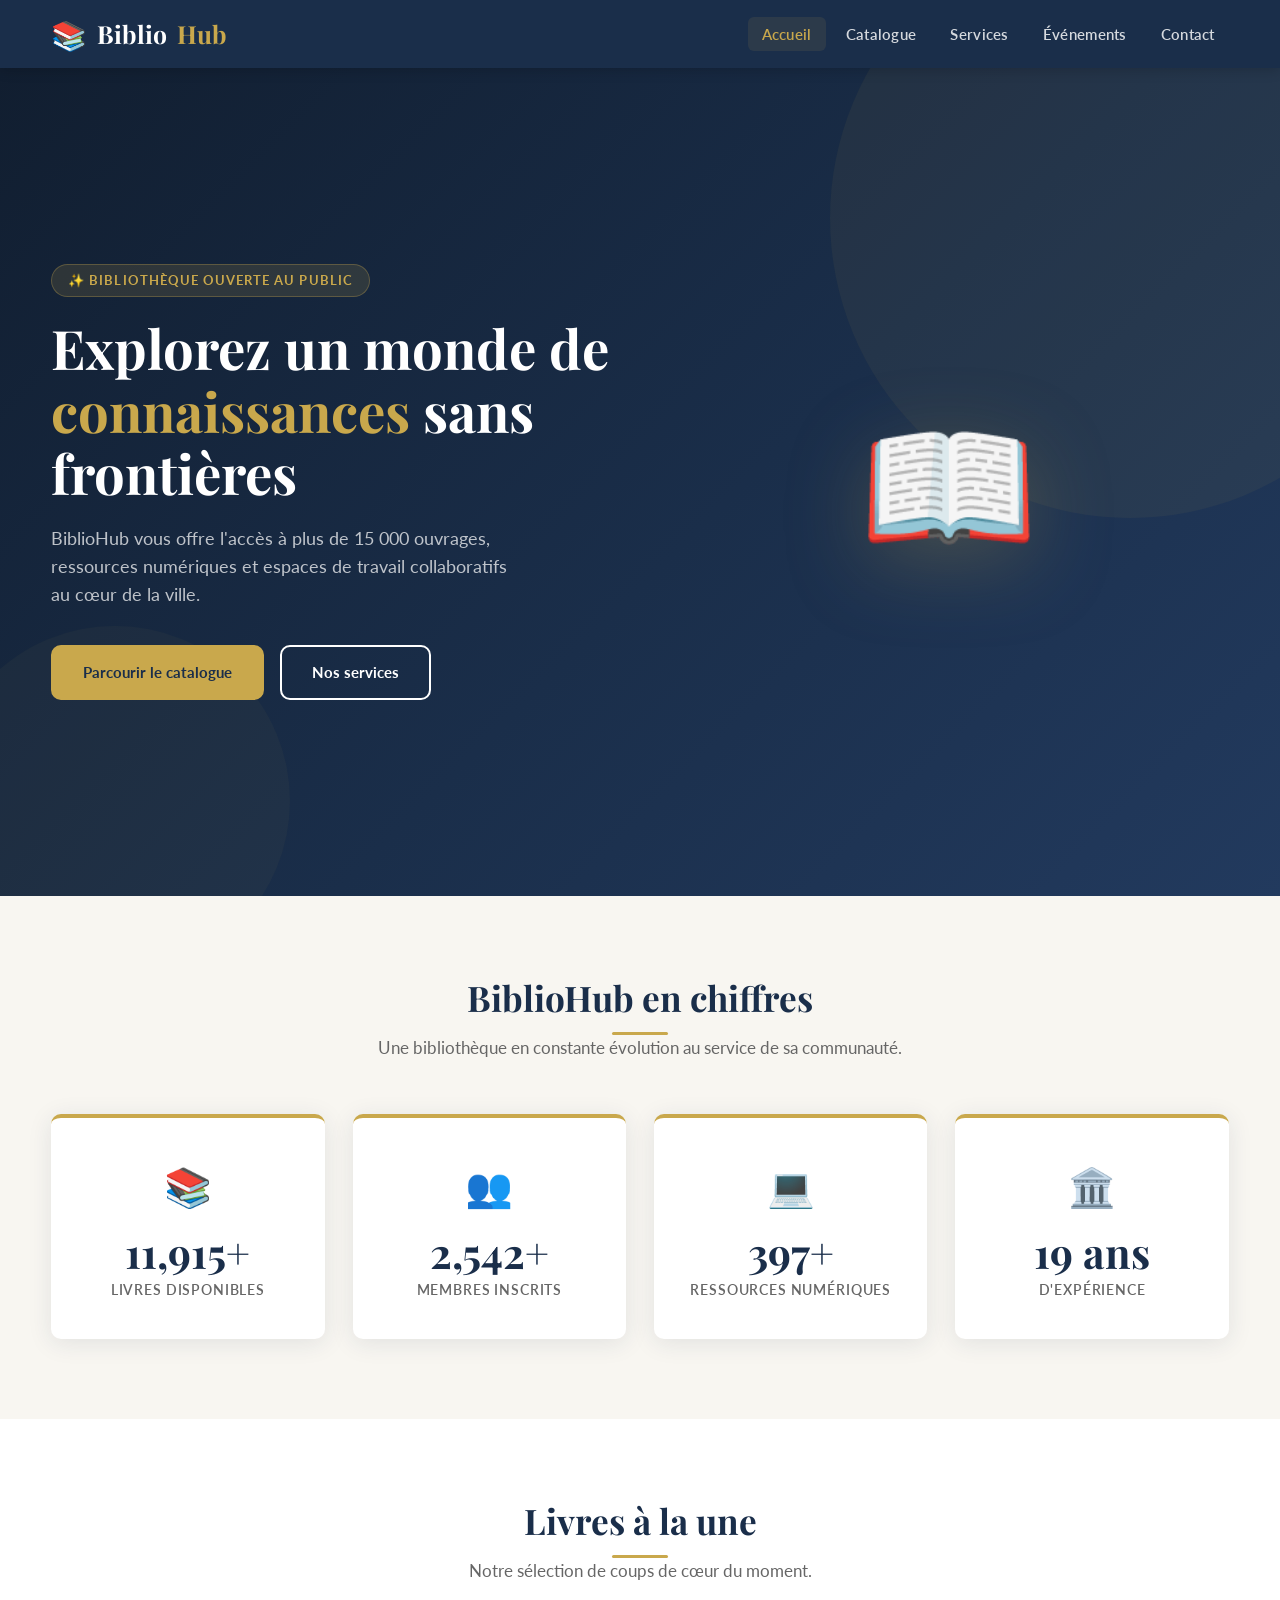
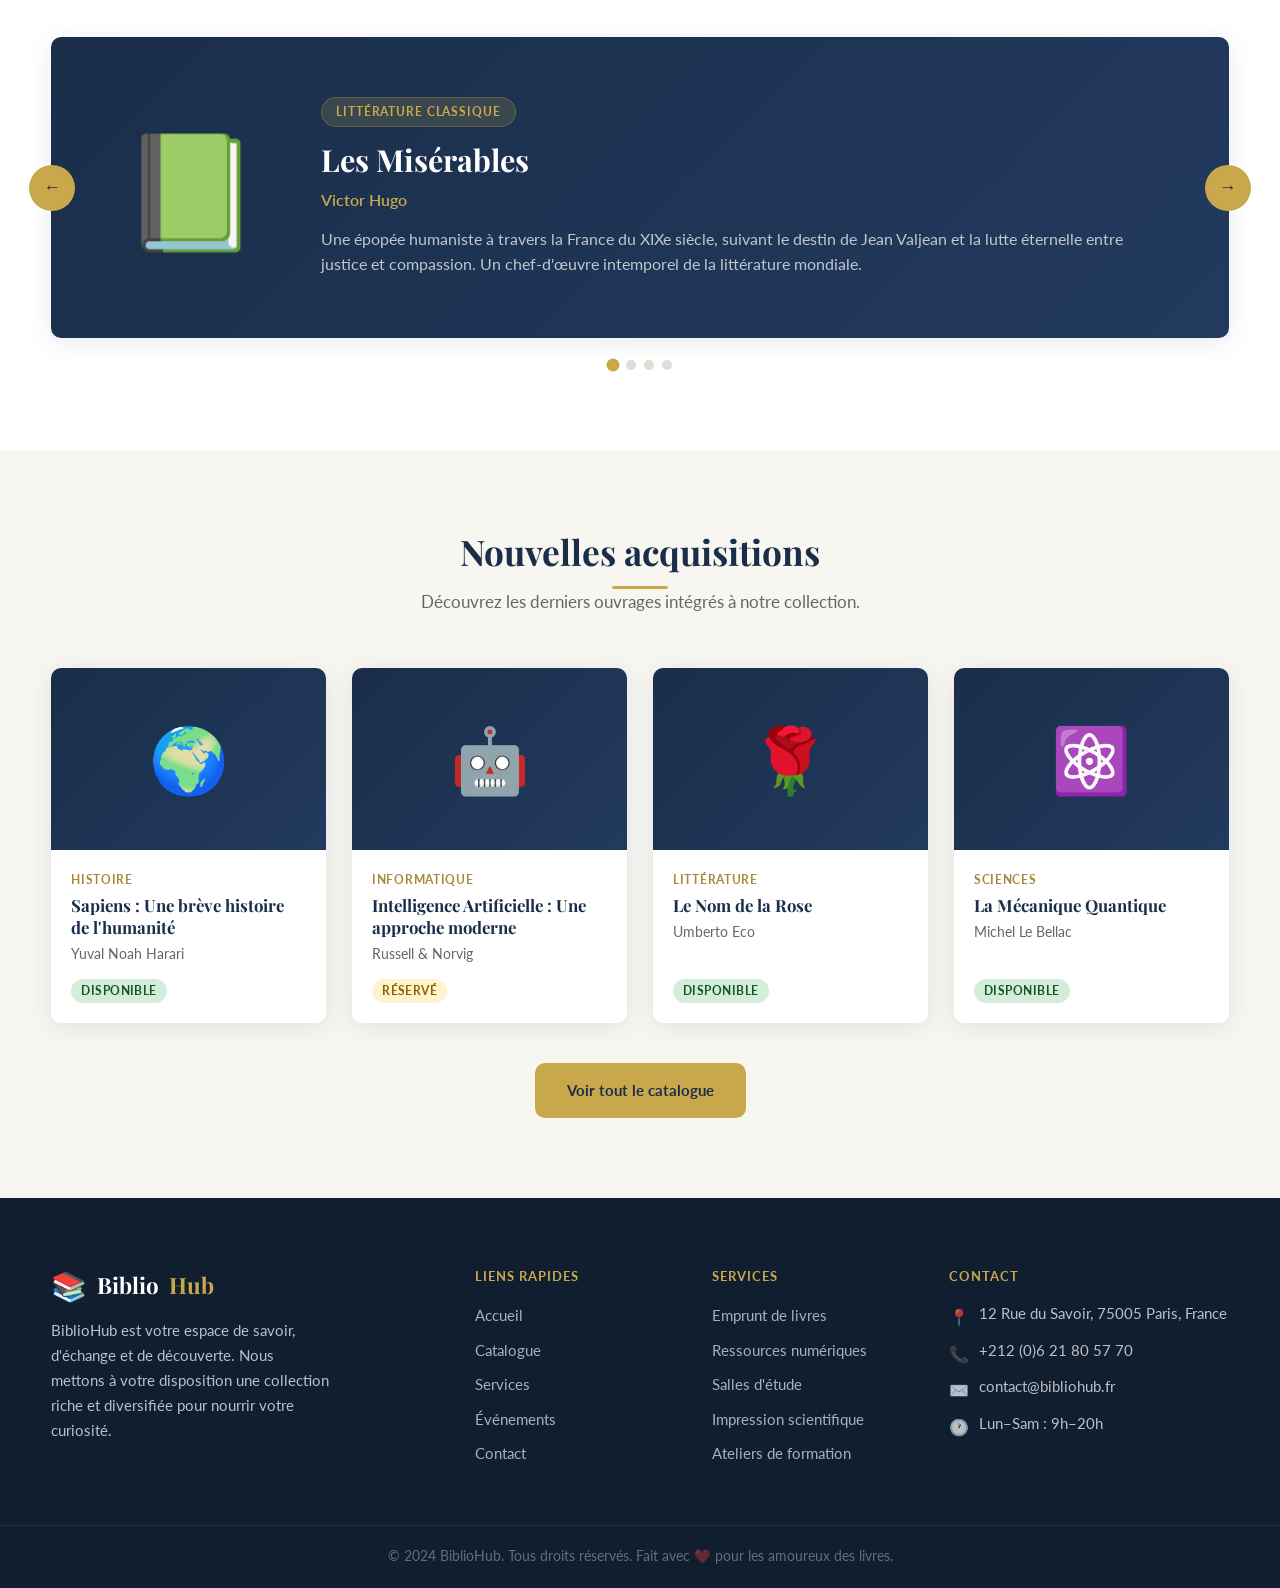
==== index.html @ 52e6e4af "num" ====
<!DOCTYPE html>
<html lang="fr">
<head>
  <meta charset="UTF-8" />
  <meta name="viewport" content="width=device-width, initial-scale=1.0" />
  <title>BiblioHub — Votre Bibliothèque Moderne</title>
  <link rel="preconnect" href="https://fonts.googleapis.com" />
  <link rel="preconnect" href="https://fonts.gstatic.com" crossorigin />
  <link href="https://fonts.googleapis.com/css2?family=Playfair+Display:wght@400;600;700&family=Lato:wght@300;400;600;700&display=swap" rel="stylesheet" />
  <link rel="stylesheet" href="css/style.css" />
</head>
<body>

  <!-- ══════════════════════════════════════════
       NAVBAR (shared across all pages)
  ══════════════════════════════════════════ -->
  <nav class="navbar" role="navigation" aria-label="Navigation principale">
    <div class="nav-container">

      <!-- Logo -->
      <a href="index.html" class="nav-logo" aria-label="BiblioHub — Accueil">
        <span class="logo-icon">📚</span>
        Biblio<span>Hub</span>
      </a>

      <!-- Hamburger (mobile) -->
      <button class="hamburger" id="hamburger" aria-label="Ouvrir le menu" aria-expanded="false">
        <span></span>
        <span></span>
        <span></span>
      </button>

      <!-- Navigation links -->
      <ul class="nav-links" id="navLinks" role="list">
        <li><a href="index.html">Accueil</a></li>
        <li><a href="catalogue.html">Catalogue</a></li>
        <li><a href="services.html">Services</a></li>
        <li><a href="evenements.html">Événements</a></li>
        <li><a href="contact.html">Contact</a></li>
      </ul>
    </div>
  </nav>

  <!-- ══════════════════════════════════════════
       HERO SECTION
  ══════════════════════════════════════════ -->
  <section class="hero" aria-label="Section principale">
    <div class="hero-inner">

      <!-- Text content -->
      <div class="hero-content">
        <div class="hero-tag">✨ Bibliothèque ouverte au public</div>
        <h1>Explorez un monde de <span>connaissances</span> sans frontières</h1>
        <p>BiblioHub vous offre l'accès à plus de 15 000 ouvrages, ressources numériques et espaces de travail collaboratifs au cœur de la ville.</p>
        <div class="hero-cta">
          <a href="catalogue.html" class="btn btn-primary">Parcourir le catalogue</a>
          <a href="services.html" class="btn btn-outline">Nos services</a>
        </div>
      </div>

      <!-- Floating book emoji illustration -->
      <div class="hero-visual" aria-hidden="true">
        <div class="book-float">📖</div>
      </div>

    </div>
  </section>

  <!-- ══════════════════════════════════════════
       STATS SECTION — count-up on scroll
  ══════════════════════════════════════════ -->
  <section class="stats section" aria-label="Chiffres clés">
    <div class="container">
      <div class="section-header">
        <h2>BiblioHub en chiffres</h2>
        <div class="gold-line"></div>
        <p>Une bibliothèque en constante évolution au service de sa communauté.</p>
      </div>

      <div class="stats-grid">

        <div class="stat-card">
          <div class="stat-icon">📚</div>
          <!-- data-count triggers count-up animation in JS -->
          <div class="stat-number"
               data-count="15000"
               data-suffix="+">0</div>
          <div class="stat-label">Livres disponibles</div>
        </div>

        <div class="stat-card">
          <div class="stat-icon">👥</div>
          <div class="stat-number"
               data-count="3200"
               data-suffix="+">0</div>
          <div class="stat-label">Membres inscrits</div>
        </div>

        <div class="stat-card">
          <div class="stat-icon">💻</div>
          <div class="stat-number"
               data-count="500"
               data-suffix="+">0</div>
          <div class="stat-label">Ressources numériques</div>
        </div>

        <div class="stat-card">
          <div class="stat-icon">🏛️</div>
          <div class="stat-number"
               data-count="25"
               data-suffix=" ans">0</div>
          <div class="stat-label">D'expérience</div>
        </div>

      </div>
    </div>
  </section>

  <!-- ══════════════════════════════════════════
       FEATURED BOOKS SLIDER
  ══════════════════════════════════════════ -->
  <section class="slider-section section" aria-label="Livres à la une">
    <div class="container">
      <div class="section-header">
        <h2>Livres à la une</h2>
        <div class="gold-line"></div>
        <p>Notre sélection de coups de cœur du moment.</p>
      </div>

      <div class="slider-wrapper">

        <!-- Prev button -->
        <button class="slider-btn prev" id="sliderPrev" aria-label="Slide précédente">&#8592;</button>

        <div class="slider" role="region" aria-label="Carrousel de livres">
          <div class="slider-track" id="sliderTrack">

            <!-- Slide 1 -->
            <div class="slide">
              <div class="slide-emoji" aria-hidden="true">📗</div>
              <div class="slide-content">
                <div class="slide-category">Littérature classique</div>
                <h3>Les Misérables</h3>
                <div class="slide-author">Victor Hugo</div>
                <p class="slide-desc">Une épopée humaniste à travers la France du XIXe siècle, suivant le destin de Jean Valjean et la lutte éternelle entre justice et compassion. Un chef-d'œuvre intemporel de la littérature mondiale.</p>
              </div>
            </div>

            <!-- Slide 2 -->
            <div class="slide">
              <div class="slide-emoji" aria-hidden="true">🔬</div>
              <div class="slide-content">
                <div class="slide-category">Sciences</div>
                <h3>Une brève histoire du temps</h3>
                <div class="slide-author">Stephen Hawking</div>
                <p class="slide-desc">De la grande explosion aux trous noirs, Hawking explore les mystères de l'univers avec une clarté remarquable. Un voyage scientifique fascinant accessible à tous les lecteurs curieux.</p>
              </div>
            </div>

            <!-- Slide 3 -->
            <div class="slide">
              <div class="slide-emoji" aria-hidden="true">🧠</div>
              <div class="slide-content">
                <div class="slide-category">Philosophie</div>
                <h3>Le Monde de Sophie</h3>
                <div class="slide-author">Jostein Gaarder</div>
                <p class="slide-desc">À travers les aventures de Sophie, ce roman initiatique retrace l'histoire de la philosophie occidentale de manière vivante et accessible. Un voyage intellectuel exceptionnel.</p>
              </div>
            </div>

            <!-- Slide 4 -->
            <div class="slide">
              <div class="slide-emoji" aria-hidden="true">💻</div>
              <div class="slide-content">
                <div class="slide-category">Informatique</div>
                <h3>Clean Code</h3>
                <div class="slide-author">Robert C. Martin</div>
                <p class="slide-desc">Un guide indispensable pour tout développeur souhaitant écrire du code propre, lisible et maintenable. Les principes exposés transforment définitivement votre façon de programmer.</p>
              </div>
            </div>

          </div><!-- /slider-track -->
        </div><!-- /slider -->

        <!-- Next button -->
        <button class="slider-btn next" id="sliderNext" aria-label="Slide suivante">&#8594;</button>

      </div><!-- /slider-wrapper -->

      <!-- Dot indicators -->
      <div class="slider-dots" id="sliderDots" role="tablist" aria-label="Navigation des slides"></div>

    </div>
  </section>

  <!-- ══════════════════════════════════════════
       NEW ARRIVALS — book cards grid
  ══════════════════════════════════════════ -->
  <section class="arrivals section" aria-label="Nouvelles acquisitions">
    <div class="container">
      <div class="section-header">
        <h2>Nouvelles acquisitions</h2>
        <div class="gold-line"></div>
        <p>Découvrez les derniers ouvrages intégrés à notre collection.</p>
      </div>

      <div class="books-grid">

        <!-- Book card 1 -->
        <article class="book-card">
          <div class="book-cover" aria-hidden="true">🌍</div>
          <div class="book-body">
            <div class="book-category">Histoire</div>
            <h3 class="book-title">Sapiens : Une brève histoire de l'humanité</h3>
            <p class="book-author">Yuval Noah Harari</p>
            <div class="book-footer">
              <span class="badge badge-available">Disponible</span>
            </div>
          </div>
        </article>

        <!-- Book card 2 -->
        <article class="book-card">
          <div class="book-cover" aria-hidden="true">🤖</div>
          <div class="book-body">
            <div class="book-category">Informatique</div>
            <h3 class="book-title">Intelligence Artificielle : Une approche moderne</h3>
            <p class="book-author">Russell & Norvig</p>
            <div class="book-footer">
              <span class="badge badge-reserved">Réservé</span>
            </div>
          </div>
        </article>

        <!-- Book card 3 -->
        <article class="book-card">
          <div class="book-cover" aria-hidden="true">🌹</div>
          <div class="book-body">
            <div class="book-category">Littérature</div>
            <h3 class="book-title">Le Nom de la Rose</h3>
            <p class="book-author">Umberto Eco</p>
            <div class="book-footer">
              <span class="badge badge-available">Disponible</span>
            </div>
          </div>
        </article>

        <!-- Book card 4 -->
        <article class="book-card">
          <div class="book-cover" aria-hidden="true">⚛️</div>
          <div class="book-body">
            <div class="book-category">Sciences</div>
            <h3 class="book-title">La Mécanique Quantique</h3>
            <p class="book-author">Michel Le Bellac</p>
            <div class="book-footer">
              <span class="badge badge-available">Disponible</span>
            </div>
          </div>
        </article>

      </div><!-- /books-grid -->

      <div style="text-align:center; margin-top:40px;">
        <a href="catalogue.html" class="btn btn-primary">Voir tout le catalogue</a>
      </div>
    </div>
  </section>

  <!-- ══════════════════════════════════════════
       FOOTER (shared across all pages)
  ══════════════════════════════════════════ -->
  <footer class="footer" role="contentinfo">
    <div class="container">
      <div class="footer-grid">

        <!-- Column 1: Brand -->
        <div class="footer-brand">
          <div class="nav-logo" style="margin-bottom:14px;">
            <span class="logo-icon">📚</span> Biblio<span>Hub</span>
          </div>
          <p>BiblioHub est votre espace de savoir, d'échange et de découverte. Nous mettons à votre disposition une collection riche et diversifiée pour nourrir votre curiosité.</p>
        </div>

        <!-- Column 2: Quick links -->
        <div>
          <h4>Liens rapides</h4>
          <ul>
            <li><a href="index.html">Accueil</a></li>
            <li><a href="catalogue.html">Catalogue</a></li>
            <li><a href="services.html">Services</a></li>
            <li><a href="evenements.html">Événements</a></li>
            <li><a href="contact.html">Contact</a></li>
          </ul>
        </div>

        <!-- Column 3: Services -->
        <div>
          <h4>Services</h4>
          <ul>
            <li><a href="services.html">Emprunt de livres</a></li>
            <li><a href="services.html">Ressources numériques</a></li>
            <li><a href="services.html">Salles d'étude</a></li>
            <li><a href="services.html">Impression scientifique</a></li>
            <li><a href="services.html">Ateliers de formation</a></li>
          </ul>
        </div>

        <!-- Column 4: Contact info -->
        <div>
          <h4>Contact</h4>
          <ul class="footer-contact">
            <li>
              <span class="icon">📍</span>
              <span>12 Rue du Savoir, 75005 Paris, France</span>
            </li>
            <li>
              <span class="icon">📞</span>
              <span>+212 (0)6 21 80 57 70</span>
            </li>
            <li>
              <span class="icon">✉️</span>
              <span>contact@bibliohub.fr</span>
            </li>
            <li>
              <span class="icon">🕐</span>
              <span>Lun–Sam : 9h–20h</span>
            </li>
          </ul>
        </div>

      </div><!-- /footer-grid -->
    </div>

    <div class="footer-bottom">
      <p>&copy; 2024 BiblioHub. Tous droits réservés. Fait avec ❤️ pour les amoureux des livres.</p>
    </div>
  </footer>

  <!-- Scroll-to-top button -->
  <button id="scrollTop" aria-label="Retour en haut">&#8679;</button>

  <script src="js/main.js"></script>
</body>
</html>
---- css/style.css ----
/* ============================================================
   BiblioHub — Main Stylesheet
   Color scheme: Dark Blue #1a2e4a | Gold #c9a84c | White #fff
   Fonts: Playfair Display (headings) + Lato (body)
   ============================================================ */

/* ── CSS Custom Properties ── */
:root {
  --blue:       #1a2e4a;
  --blue-light: #223a5e;
  --blue-dark:  #111e30;
  --gold:       #c9a84c;
  --gold-light: #e0c06a;
  --gold-dark:  #a8883a;
  --white:      #ffffff;
  --off-white:  #f8f6f1;
  --text:       #2d2d2d;
  --text-light: #666666;
  --border:     #e0ddd5;
  --shadow:     0 4px 24px rgba(26,46,74,0.10);
  --radius:     10px;
  --transition: 0.3s ease;
}

/* ── Reset & Base ── */
*, *::before, *::after { box-sizing: border-box; margin: 0; padding: 0; }

html { scroll-behavior: smooth; font-size: 16px; }

body {
  font-family: 'Lato', sans-serif;
  color: var(--text);
  background: var(--white);
  line-height: 1.6;
}

h1, h2, h3, h4, h5 {
  font-family: 'Playfair Display', serif;
  line-height: 1.25;
}

a { text-decoration: none; color: inherit; }
ul { list-style: none; }
img { max-width: 100%; display: block; }

/* ── Utility ── */
.container {
  width: 92%;
  max-width: 1200px;
  margin: 0 auto;
}

.section { padding: 80px 0; }

.section-header {
  text-align: center;
  margin-bottom: 52px;
}

.section-header h2 {
  font-size: 2.2rem;
  color: var(--blue);
  margin-bottom: 10px;
}

.section-header p {
  color: var(--text-light);
  font-size: 1.05rem;
  max-width: 560px;
  margin: 0 auto;
}

.gold-line {
  width: 56px;
  height: 3px;
  background: var(--gold);
  margin: 12px auto 0;
  border-radius: 2px;
}

.badge {
  display: inline-block;
  padding: 3px 10px;
  border-radius: 20px;
  font-size: 0.72rem;
  font-weight: 700;
  letter-spacing: 0.04em;
  text-transform: uppercase;
}

.badge-available  { background: #d4edda; color: #155724; }
.badge-reserved   { background: #fff3cd; color: #856404; }
.badge-unavailable{ background: #f8d7da; color: #721c24; }

/* ── Buttons ── */
.btn {
  display: inline-block;
  padding: 13px 30px;
  border-radius: var(--radius);
  font-family: 'Lato', sans-serif;
  font-size: 0.95rem;
  font-weight: 700;
  cursor: pointer;
  border: 2px solid transparent;
  transition: all var(--transition);
}

.btn-primary {
  background: var(--gold);
  color: var(--blue);
  border-color: var(--gold);
}
.btn-primary:hover {
  background: var(--gold-dark);
  border-color: var(--gold-dark);
  transform: translateY(-2px);
  box-shadow: 0 6px 20px rgba(201,168,76,0.35);
}

.btn-outline {
  background: transparent;
  color: var(--white);
  border-color: var(--white);
}
.btn-outline:hover {
  background: var(--white);
  color: var(--blue);
  transform: translateY(-2px);
}

/* ============================================================
   NAVBAR
   ============================================================ */
.navbar {
  position: sticky;
  top: 0;
  z-index: 1000;
  background: var(--blue);
  box-shadow: 0 2px 12px rgba(0,0,0,0.18);
}

.nav-container {
  display: flex;
  align-items: center;
  justify-content: space-between;
  height: 68px;
  width: 92%;
  max-width: 1200px;
  margin: 0 auto;
}

/* Logo */
.nav-logo {
  display: flex;
  align-items: center;
  gap: 10px;
  font-family: 'Playfair Display', serif;
  font-size: 1.55rem;
  font-weight: 700;
  color: var(--white);
}

.nav-logo .logo-icon {
  font-size: 1.8rem;
  line-height: 1;
}

.nav-logo span { color: var(--gold); }

/* Nav links */
.nav-links {
  display: flex;
  align-items: center;
  gap: 6px;
}

.nav-links a {
  padding: 8px 14px;
  border-radius: 6px;
  font-size: 0.93rem;
  font-weight: 600;
  color: rgba(255,255,255,0.82);
  transition: all var(--transition);
  letter-spacing: 0.02em;
}

.nav-links a:hover,
.nav-links a.active {
  color: var(--gold);
  background: rgba(201,168,76,0.10);
}

/* Hamburger */
.hamburger {
  display: none;
  flex-direction: column;
  gap: 5px;
  cursor: pointer;
  padding: 4px;
  background: none;
  border: none;
  z-index: 1100;
}

.hamburger span {
  display: block;
  width: 26px;
  height: 2px;
  background: var(--white);
  border-radius: 2px;
  transition: all var(--transition);
}

/* Hamburger open state */
.hamburger.open span:nth-child(1) { transform: translateY(7px) rotate(45deg); }
.hamburger.open span:nth-child(2) { opacity: 0; }
.hamburger.open span:nth-child(3) { transform: translateY(-7px) rotate(-45deg); }

/* ============================================================
   PAGE HEADER BANNER (inner pages)
   ============================================================ */
.page-header {
  background: linear-gradient(135deg, var(--blue) 60%, var(--blue-light) 100%);
  padding: 70px 0 60px;
  text-align: center;
  position: relative;
  overflow: hidden;
}

.page-header::before {
  content: '';
  position: absolute;
  inset: 0;
  background: url("data:image/svg+xml,%3Csvg width='60' height='60' viewBox='0 0 60 60' xmlns='http://www.w3.org/2000/svg'%3E%3Cg fill='none' fill-rule='evenodd'%3E%3Cg fill='%23c9a84c' fill-opacity='0.04'%3E%3Cpath d='M36 34v-4h-2v4h-4v2h4v4h2v-4h4v-2h-4zm0-30V0h-2v4h-4v2h4v4h2V6h4V4h-4zM6 34v-4H4v4H0v2h4v4h2v-4h4v-2H6zM6 4V0H4v4H0v2h4v4h2V6h4V4H6z'/%3E%3C/g%3E%3C/g%3E%3C/svg%3E");
}

.page-header h1 {
  font-size: 2.6rem;
  color: var(--white);
  position: relative;
}

.page-header p {
  color: rgba(255,255,255,0.70);
  margin-top: 10px;
  font-size: 1.05rem;
  position: relative;
}

.page-header .gold-line { margin: 14px auto 0; }

/* ============================================================
   HERO SECTION
   ============================================================ */
.hero {
  background: linear-gradient(135deg, var(--blue-dark) 0%, var(--blue) 55%, var(--blue-light) 100%);
  min-height: 92vh;
  display: flex;
  align-items: center;
  position: relative;
  overflow: hidden;
}

.hero::before {
  content: '';
  position: absolute;
  width: 600px;
  height: 600px;
  border-radius: 50%;
  background: rgba(201,168,76,0.06);
  top: -150px;
  right: -150px;
}

.hero::after {
  content: '';
  position: absolute;
  width: 350px;
  height: 350px;
  border-radius: 50%;
  background: rgba(201,168,76,0.04);
  bottom: -80px;
  left: -60px;
}

.hero-inner {
  display: grid;
  grid-template-columns: 1fr 1fr;
  align-items: center;
  gap: 60px;
  width: 92%;
  max-width: 1200px;
  margin: 0 auto;
  padding: 80px 0;
  position: relative;
  z-index: 1;
}

.hero-tag {
  display: inline-block;
  background: rgba(201,168,76,0.15);
  color: var(--gold);
  border: 1px solid rgba(201,168,76,0.30);
  padding: 5px 16px;
  border-radius: 20px;
  font-size: 0.82rem;
  font-weight: 700;
  letter-spacing: 0.08em;
  text-transform: uppercase;
  margin-bottom: 20px;
}

.hero-content h1 {
  font-size: 3.4rem;
  color: var(--white);
  margin-bottom: 20px;
  line-height: 1.15;
}

.hero-content h1 span { color: var(--gold); }

.hero-content p {
  color: rgba(255,255,255,0.72);
  font-size: 1.1rem;
  margin-bottom: 36px;
  max-width: 460px;
}

.hero-cta { display: flex; gap: 16px; flex-wrap: wrap; }

/* Floating book illustration */
.hero-visual {
  display: flex;
  justify-content: center;
  align-items: center;
}

.book-float {
  font-size: 9rem;
  animation: float 3.5s ease-in-out infinite;
  filter: drop-shadow(0 20px 40px rgba(201,168,76,0.25));
  line-height: 1;
}

@keyframes float {
  0%, 100% { transform: translateY(0) rotate(-3deg); }
  50%       { transform: translateY(-22px) rotate(3deg); }
}

/* ============================================================
   STATS SECTION
   ============================================================ */
.stats { background: var(--off-white); }

.stats-grid {
  display: grid;
  grid-template-columns: repeat(4, 1fr);
  gap: 28px;
}

.stat-card {
  background: var(--white);
  border-radius: var(--radius);
  padding: 38px 24px;
  text-align: center;
  box-shadow: var(--shadow);
  transition: transform var(--transition);
  border-top: 4px solid var(--gold);
}

.stat-card:hover { transform: translateY(-6px); }

.stat-icon { font-size: 2.4rem; margin-bottom: 14px; }

.stat-number {
  font-family: 'Playfair Display', serif;
  font-size: 2.6rem;
  font-weight: 700;
  color: var(--blue);
  line-height: 1;
}

.stat-label {
  color: var(--text-light);
  font-size: 0.88rem;
  margin-top: 6px;
  text-transform: uppercase;
  letter-spacing: 0.06em;
  font-weight: 600;
}

/* ============================================================
   BOOK SLIDER / CAROUSEL
   ============================================================ */
.slider-section { background: var(--white); }

.slider-wrapper { position: relative; }

.slider {
  overflow: hidden;
  border-radius: var(--radius);
  box-shadow: var(--shadow);
}

.slider-track {
  display: flex;
  transition: transform 0.55s cubic-bezier(0.4, 0, 0.2, 1);
}

.slide {
  min-width: 100%;
  background: linear-gradient(135deg, var(--blue) 0%, var(--blue-light) 100%);
  display: flex;
  align-items: center;
  gap: 60px;
  padding: 60px 70px;
  color: var(--white);
}

.slide-emoji { font-size: 7rem; flex-shrink: 0; }

.slide-content { flex: 1; }

.slide-category {
  display: inline-block;
  background: rgba(201,168,76,0.18);
  color: var(--gold);
  border: 1px solid rgba(201,168,76,0.30);
  padding: 4px 14px;
  border-radius: 16px;
  font-size: 0.78rem;
  font-weight: 700;
  text-transform: uppercase;
  letter-spacing: 0.07em;
  margin-bottom: 14px;
}

.slide-content h3 {
  font-size: 1.9rem;
  margin-bottom: 8px;
}

.slide-author { color: var(--gold); font-weight: 600; margin-bottom: 14px; }

.slide-desc { color: rgba(255,255,255,0.72); font-size: 0.97rem; line-height: 1.65; }

/* Slider controls */
.slider-btn {
  position: absolute;
  top: 50%;
  transform: translateY(-50%);
  background: var(--gold);
  color: var(--blue);
  border: none;
  width: 46px;
  height: 46px;
  border-radius: 50%;
  font-size: 1.1rem;
  font-weight: 700;
  cursor: pointer;
  transition: all var(--transition);
  z-index: 10;
  display: flex;
  align-items: center;
  justify-content: center;
}

.slider-btn:hover { background: var(--gold-dark); transform: translateY(-50%) scale(1.08); }
.slider-btn.prev { left: -22px; }
.slider-btn.next { right: -22px; }

.slider-dots {
  display: flex;
  justify-content: center;
  gap: 8px;
  margin-top: 22px;
}

.dot {
  width: 10px;
  height: 10px;
  border-radius: 50%;
  background: var(--border);
  cursor: pointer;
  transition: all var(--transition);
  border: none;
}

.dot.active { background: var(--gold); transform: scale(1.3); }

/* ============================================================
   NEW ARRIVALS (Book Cards)
   ============================================================ */
.arrivals { background: var(--off-white); }

.books-grid {
  display: grid;
  grid-template-columns: repeat(4, 1fr);
  gap: 26px;
}

.book-card {
  background: var(--white);
  border-radius: var(--radius);
  overflow: hidden;
  box-shadow: var(--shadow);
  transition: all var(--transition);
  display: flex;
  flex-direction: column;
}

.book-card:hover {
  transform: translateY(-7px);
  box-shadow: 0 12px 36px rgba(26,46,74,0.15);
}

.book-cover {
  background: linear-gradient(135deg, var(--blue) 0%, var(--blue-light) 100%);
  padding: 40px 0;
  text-align: center;
  font-size: 4rem;
  position: relative;
}

.book-body { padding: 20px; flex: 1; display: flex; flex-direction: column; }

.book-category {
  font-size: 0.73rem;
  font-weight: 700;
  color: var(--gold-dark);
  text-transform: uppercase;
  letter-spacing: 0.06em;
  margin-bottom: 6px;
}

.book-title {
  font-family: 'Playfair Display', serif;
  font-size: 1.05rem;
  color: var(--blue);
  margin-bottom: 4px;
  line-height: 1.3;
}

.book-author { color: var(--text-light); font-size: 0.87rem; margin-bottom: 14px; }

.book-footer {
  display: flex;
  align-items: center;
  justify-content: space-between;
  margin-top: auto;
  flex-wrap: wrap;
  gap: 6px;
}

/* ============================================================
   FOOTER
   ============================================================ */
.footer {
  background: var(--blue-dark);
  color: rgba(255,255,255,0.72);
  padding: 70px 0 0;
}

.footer-grid {
  display: grid;
  grid-template-columns: 2fr 1fr 1fr 1.5fr;
  gap: 50px;
  padding-bottom: 50px;
}

.footer-brand .nav-logo { font-size: 1.4rem; margin-bottom: 14px; }

.footer-brand p { font-size: 0.92rem; line-height: 1.7; max-width: 280px; }

.footer h4 {
  font-family: 'Lato', sans-serif;
  font-size: 0.82rem;
  font-weight: 700;
  color: var(--gold);
  text-transform: uppercase;
  letter-spacing: 0.08em;
  margin-bottom: 18px;
}

.footer ul li { margin-bottom: 9px; }

.footer ul li a {
  color: rgba(255,255,255,0.65);
  font-size: 0.92rem;
  transition: color var(--transition);
}

.footer ul li a:hover { color: var(--gold); }

.footer-contact li {
  display: flex;
  gap: 10px;
  font-size: 0.92rem;
  margin-bottom: 10px;
}

.footer-contact .icon { font-size: 1rem; flex-shrink: 0; margin-top: 2px; }

.footer-bottom {
  border-top: 1px solid rgba(255,255,255,0.08);
  padding: 20px 0;
  text-align: center;
  font-size: 0.85rem;
  color: rgba(255,255,255,0.35);
}

/* ============================================================
   SCROLL-TO-TOP BUTTON
   ============================================================ */
#scrollTop {
  position: fixed;
  bottom: 30px;
  right: 30px;
  background: var(--gold);
  color: var(--blue);
  border: none;
  width: 46px;
  height: 46px;
  border-radius: 50%;
  font-size: 1.1rem;
  cursor: pointer;
  box-shadow: 0 4px 16px rgba(201,168,76,0.40);
  transition: all var(--transition);
  opacity: 0;
  visibility: hidden;
  z-index: 999;
  display: flex;
  align-items: center;
  justify-content: center;
}

#scrollTop.visible { opacity: 1; visibility: visible; }
#scrollTop:hover { background: var(--gold-dark); transform: translateY(-3px); }

/* ============================================================
   CATALOGUE PAGE
   ============================================================ */
.catalogue-controls {
  display: flex;
  flex-direction: column;
  gap: 24px;
  margin-bottom: 40px;
}

.search-box {
  position: relative;
  max-width: 520px;
}

.search-box input {
  width: 100%;
  padding: 14px 20px 14px 48px;
  border: 2px solid var(--border);
  border-radius: 30px;
  font-family: 'Lato', sans-serif;
  font-size: 0.97rem;
  color: var(--text);
  background: var(--white);
  transition: border-color var(--transition);
  outline: none;
}

.search-box input:focus { border-color: var(--gold); }

.search-icon {
  position: absolute;
  left: 16px;
  top: 50%;
  transform: translateY(-50%);
  font-size: 1.1rem;
  pointer-events: none;
}

.filter-buttons {
  display: flex;
  flex-wrap: wrap;
  gap: 10px;
}

.filter-btn {
  padding: 8px 20px;
  border-radius: 24px;
  border: 2px solid var(--border);
  background: var(--white);
  color: var(--text-light);
  font-family: 'Lato', sans-serif;
  font-size: 0.88rem;
  font-weight: 600;
  cursor: pointer;
  transition: all var(--transition);
}

.filter-btn:hover,
.filter-btn.active {
  background: var(--blue);
  border-color: var(--blue);
  color: var(--white);
}

/* Catalogue grid */
.catalogue-grid {
  display: grid;
  grid-template-columns: repeat(4, 1fr);
  gap: 24px;
}

.no-results {
  grid-column: 1 / -1;
  text-align: center;
  padding: 60px 0;
  color: var(--text-light);
  font-size: 1.05rem;
}

/* ============================================================
   SERVICES PAGE
   ============================================================ */
.services-grid {
  display: grid;
  grid-template-columns: repeat(3, 1fr);
  gap: 28px;
  margin-bottom: 70px;
}

.service-card {
  background: var(--white);
  border-radius: var(--radius);
  
  text-align: center;
  box-shadow: var(--shadow);
  transition: all var(--transition);
  border-bottom: 4px solid transparent;

}

.service-card:hover {
  transform: translateY(-7px);
  border-bottom-color: var(--gold);
  box-shadow: 0 14px 40px rgba(26,46,74,0.12);
}

.service-image img {
  width: 100%;
  height: 200px;
  object-fit: cover; 
  border-top-left-radius: var(--radius);
  border-top-right-radius: var(--radius);
}
.service-content {
  padding: 24px 20px;
  display: flex;
  flex-direction: column;
  gap: 12px;
}
.service-content h3 {
  font-size: 1.2rem;
  color: var(--blue);
}

/* Hours table */
.hours-section { background: var(--off-white); border-radius: var(--radius); padding: 50px; }

.hours-section h2 {
  font-size: 1.9rem;
  color: var(--blue);
  margin-bottom: 24px;
  text-align: center;
}

.hours-table {
  width: 100%;
  border-collapse: collapse;
  font-size: 0.95rem;
}

.hours-table th {
  background: var(--blue);
  color: var(--white);
  padding: 14px 20px;
  text-align: center;
  font-weight: 600;
  font-family: 'Lato', sans-serif;
}

.hours-table th:first-child {
  border-radius: 8px 0 0 0;
  text-align: left;
}
.hours-table th:last-child  { border-radius: 0 8px 0 0; }

.hours-table th:first-child {
  text-align: left;
}

.hours-table td {
  padding: 13px 20px;
  border-bottom: 1px solid var(--border);
  color: var(--text);
  text-align: center;
}
.hours-table td:first-child {
  text-align: left;
}

.hours-table tr:last-child td { border-bottom: none; }

.hours-table tr:nth-child(even) td { background: var(--white); }

.hours-open  { color: #155724; font-weight: 700; }
.hours-closed { color: #721c24; font-weight: 700; }

/* ============================================================
   EVENTS PAGE
   ============================================================ */
.events-grid {
  display: grid;
  grid-template-columns: repeat(3, 1fr);
  gap: 28px;
}

.event-card {
  background: var(--white);
  border-radius: var(--radius);
  overflow: hidden;
  box-shadow: var(--shadow);
  display: flex;
  flex-direction: column;
  transition: all var(--transition);
}

.event-card:hover {
  transform: translateY(-6px);
  box-shadow: 0 14px 40px rgba(26,46,74,0.14);
}

.event-header {
  display: flex;
  align-items: stretch;
}

.event-date {
  background: var(--blue);
  color: var(--white);
  padding: 18px 22px;
  text-align: center;
  display: flex;
  flex-direction: column;
  min-width: 80px;
}

.event-date .day {
  font-family: 'Playfair Display', serif;
  font-size: 2rem;
  font-weight: 700;
  line-height: 1;
}

.event-date .month {
  font-size: 0.75rem;
  font-weight: 700;
  color: var(--gold);
  margin-top: 5px;
}

/* Color variants for event cards */
.event-card:nth-child(2) .event-date { background: #2a5298; }
.event-card:nth-child(3) .event-date { background: #1a6b4a; }
.event-card:nth-child(4) .event-date { background: #7b3fa0; }
.event-card:nth-child(5) .event-date { background: #c0392b; }
.event-card:nth-child(6) .event-date { background: #d35400; }

.event-title-block {
  padding: 16px 20px;
  background: var(--off-white);
  display: flex;
  align-items: center;
  flex: 1;
}

.event-title-block h3 {
  font-size: 1.05rem;
  color: var(--blue);
}

.event-body {
  padding: 20px;
  flex: 1;
  display: flex;
  flex-direction: column;
}

.event-body p { color: var(--text-light); font-size: 0.9rem; line-height: 1.6; flex: 1; }

.event-meta {
  display: flex;
  flex-direction: column;
  gap: 6px;
  margin-top: 16px;
  padding-top: 16px;
  border-top: 1px solid var(--border);
}

.event-meta span {
  font-size: 0.83rem;
  color: var(--text-light);
  display: flex;
  align-items: center;
  gap: 6px;
}

/* ============================================================
   CONTACT PAGE
   ============================================================ */
.contact-layout {
  display: grid;
  grid-template-columns: 1fr 1.6fr;
  gap: 50px;
  align-items: start;
}

.contact-info-card {
  background: var(--blue);
  border-radius: var(--radius);
  padding: 44px 36px;
  color: var(--white);
}

.contact-info-card h2 {
  font-size: 1.7rem;
  margin-bottom: 8px;
}

.contact-info-card > p {
  color: rgba(255,255,255,0.65);
  font-size: 0.93rem;
  margin-bottom: 32px;
  line-height: 1.6;
}

.contact-item {
  display: flex;
  gap: 16px;
  margin-bottom: 24px;
  align-items: flex-start;
}

.contact-item .ci-icon {
  font-size: 1.5rem;
  flex-shrink: 0;
  margin-top: 2px;
}

.contact-item h4 {
  font-family: 'Lato', sans-serif;
  font-size: 0.78rem;
  font-weight: 700;
  color: var(--gold);
  text-transform: uppercase;
  letter-spacing: 0.07em;
  margin-bottom: 4px;
}

.contact-item p { color: rgba(255,255,255,0.78); font-size: 0.92rem; line-height: 1.5; }

.contact-hours {
  margin-top: 28px;
  padding-top: 24px;
  border-top: 1px solid rgba(255,255,255,0.12);
}

.contact-hours h4 {
  font-family: 'Lato', sans-serif;
  font-size: 0.78rem;
  font-weight: 700;
  color: var(--gold);
  text-transform: uppercase;
  letter-spacing: 0.07em;
  margin-bottom: 12px;
}

.contact-hours p { font-size: 0.88rem; color: rgba(255,255,255,0.72); margin-bottom: 5px; }

/* Contact form */
.contact-form-card {
  background: var(--white);
  border-radius: var(--radius);
  padding: 44px 40px;
  box-shadow: var(--shadow);
}

.contact-form-card h2 {
  font-size: 1.7rem;
  color: var(--blue);
  margin-bottom: 8px;
}

.contact-form-card > p {
  color: var(--text-light);
  font-size: 0.93rem;
  margin-bottom: 28px;
}

.form-row {
  display: grid;
  grid-template-columns: 1fr 1fr;
  gap: 20px;
}

.form-group {
  display: flex;
  flex-direction: column;
  gap: 6px;
  margin-bottom: 20px;
}

.form-group label {
  font-size: 0.88rem;
  font-weight: 700;
  color: var(--text);
}

.form-group label span { color: var(--gold-dark); margin-left: 2px; }

.form-group input,
.form-group select,
.form-group textarea {
  padding: 12px 16px;
  border: 2px solid var(--border);
  border-radius: 8px;
  font-family: 'Lato', sans-serif;
  font-size: 0.95rem;
  color: var(--text);
  background: var(--white);
  transition: border-color var(--transition);
  outline: none;
  width: 100%;
}

.form-group input:focus,
.form-group select:focus,
.form-group textarea:focus {
  border-color: var(--gold);
  box-shadow: 0 0 0 3px rgba(201,168,76,0.12);
}

.form-group input.error,
.form-group select.error,
.form-group textarea.error { border-color: #dc3545; }

.form-group textarea { resize: vertical; min-height: 130px; }

.field-error {
  font-size: 0.80rem;
  color: #dc3545;
  margin-top: 3px;
  display: none;
}

.field-error.visible { display: block; }

.form-submit { margin-top: 6px; }

/* Success message */
.success-message {
  background: #d4edda;
  color: #155724;
  border: 1px solid #c3e6cb;
  border-radius: 8px;
  padding: 18px 22px;
  text-align: center;
  font-weight: 600;
  font-size: 0.97rem;
  display: none;
  margin-top: 20px;
}

.success-message.visible { display: block; }

/* ============================================================
   RESPONSIVE BREAKPOINTS
   ============================================================ */

/* ── Tablet (≤ 1024px) ── */
@media (max-width: 1024px) {
  .hero-content h1 { font-size: 2.7rem; }
  .book-float { font-size: 7rem; }
  .stats-grid { grid-template-columns: repeat(2, 1fr); }
  .books-grid { grid-template-columns: repeat(2, 1fr); }
  .catalogue-grid { grid-template-columns: repeat(3, 1fr); }
  .footer-grid { grid-template-columns: 1fr 1fr; gap: 36px; }
  .events-grid { grid-template-columns: repeat(2, 1fr); }
  .services-grid { grid-template-columns: repeat(2, 1fr); }
  .contact-layout { grid-template-columns: 1fr; }
}

/* ── Mobile (≤ 768px) ── */
@media (max-width: 768px) {
  .section { padding: 56px 0; }

  /* Navbar */
  .hamburger { display: flex; }

  .nav-links {
    position: fixed;
    top: 0;
    right: -100%;
    width: 75%;
    max-width: 300px;
    height: 100vh;
    background: var(--blue-dark);
    flex-direction: column;
    align-items: flex-start;
    padding: 90px 30px 40px;
    gap: 4px;
    transition: right var(--transition);
    box-shadow: -4px 0 20px rgba(0,0,0,0.25);
  }

  .nav-links.open { right: 0; }
  .nav-links a { width: 100%; padding: 12px 16px; font-size: 1rem; }

  /* Hero */
  .hero-inner {
    grid-template-columns: 1fr;
    text-align: center;
    gap: 36px;
    padding: 60px 0;
  }

  .hero-content h1 { font-size: 2.1rem; }
  .hero-content p { margin: 0 auto 30px; }
  .hero-cta { justify-content: center; }
  .book-float { font-size: 5.5rem; }

  /* Stats */
  .stats-grid { grid-template-columns: repeat(2, 1fr); }

  /* Slider */
  .slide { flex-direction: column; padding: 40px 30px; gap: 24px; text-align: center; }
  .slide-emoji { font-size: 4.5rem; }
  .slide-content h3 { font-size: 1.5rem; }
  .slider-btn.prev { left: 8px; }
  .slider-btn.next { right: 8px; }

  /* Books */
  .books-grid { grid-template-columns: repeat(2, 1fr); }
  .catalogue-grid { grid-template-columns: repeat(2, 1fr); }

  /* Services */
  .services-grid { grid-template-columns: 1fr; }
  .hours-section { padding: 30px 20px; }

  /* Events */
  .events-grid { grid-template-columns: 1fr; }

  /* Contact */
  .form-row { grid-template-columns: 1fr; }
  .contact-form-card { padding: 30px 22px; }

  /* Footer */
  .footer-grid { grid-template-columns: 1fr; gap: 30px; }

  /* Page header */
  .page-header h1 { font-size: 2rem; }
}

/* ── Small Mobile (≤ 480px) ── */
@media (max-width: 480px) {
  .hero-content h1 { font-size: 1.8rem; }
  .stats-grid { grid-template-columns: 1fr 1fr; }
  .books-grid { grid-template-columns: 1fr; }
  .catalogue-grid { grid-template-columns: 1fr; }
  .section-header h2 { font-size: 1.75rem; }
  .slider-btn { width: 36px; height: 36px; font-size: 0.9rem; }
}
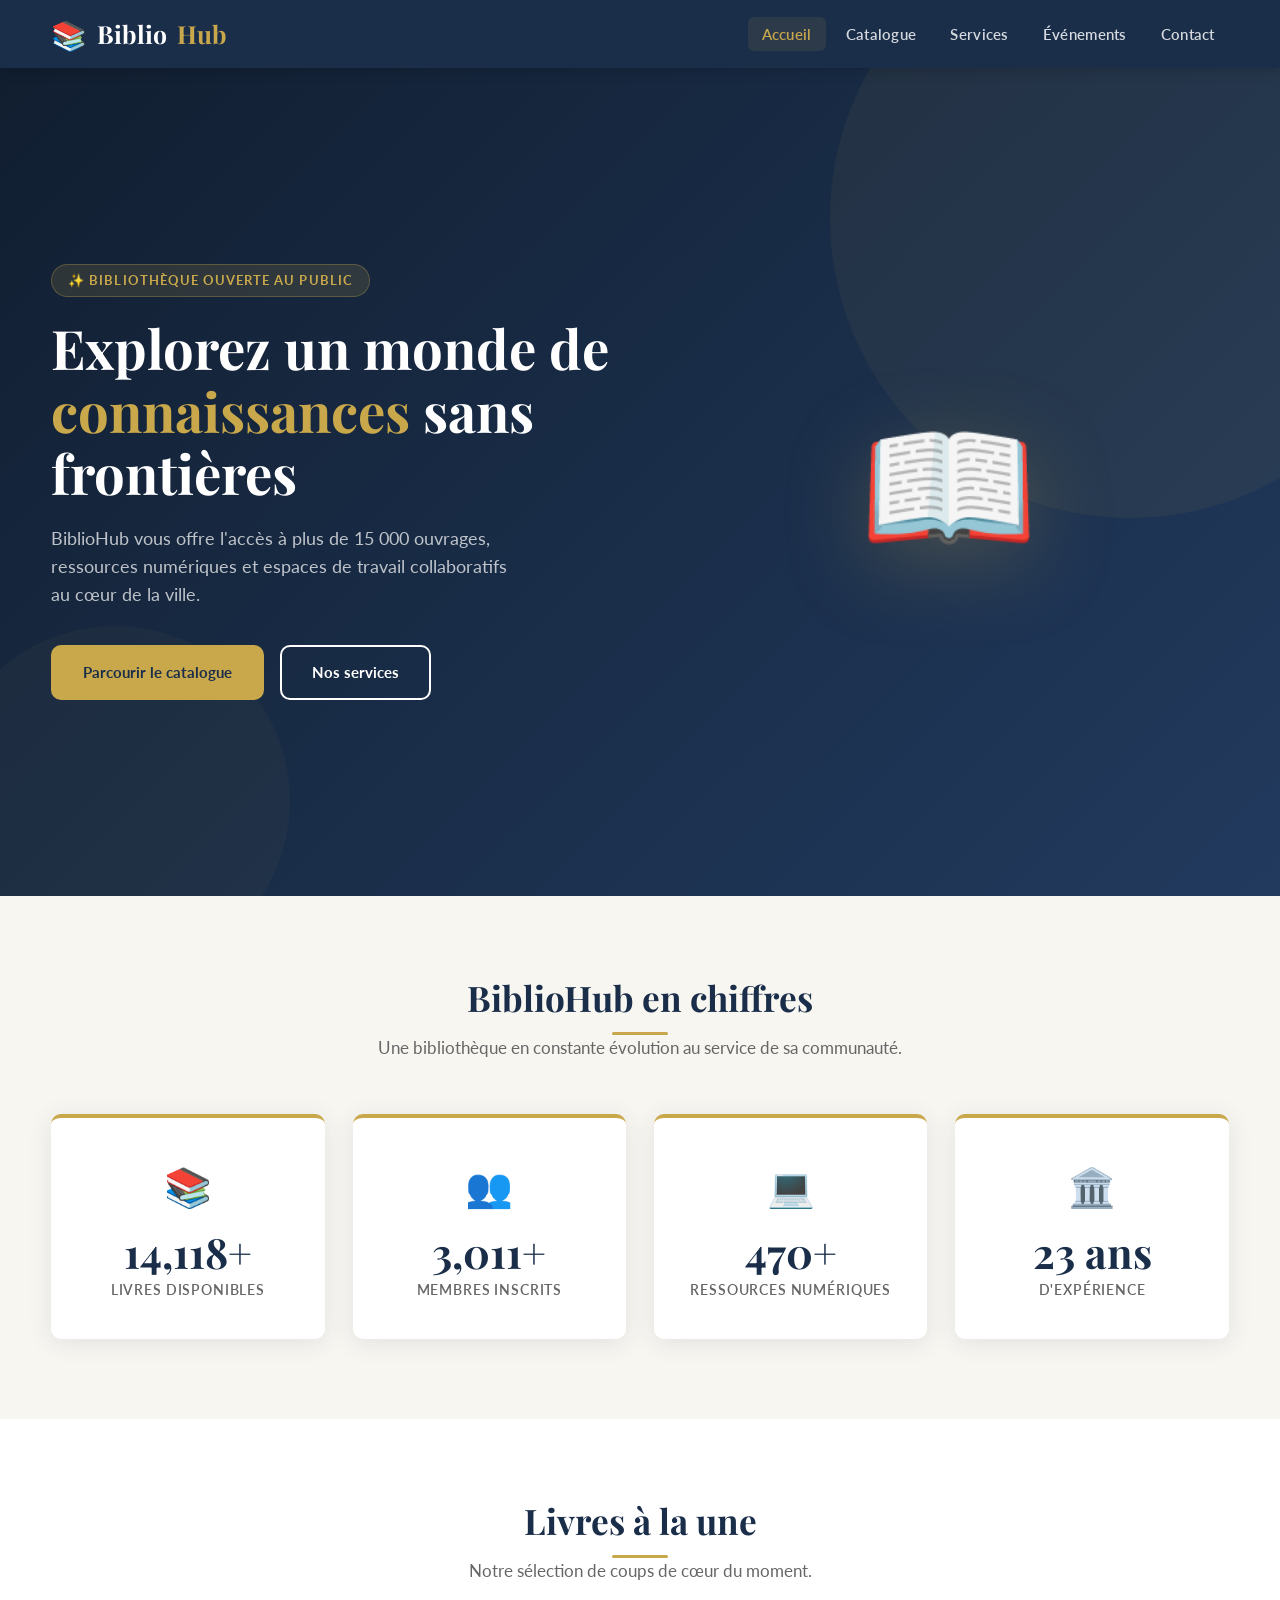
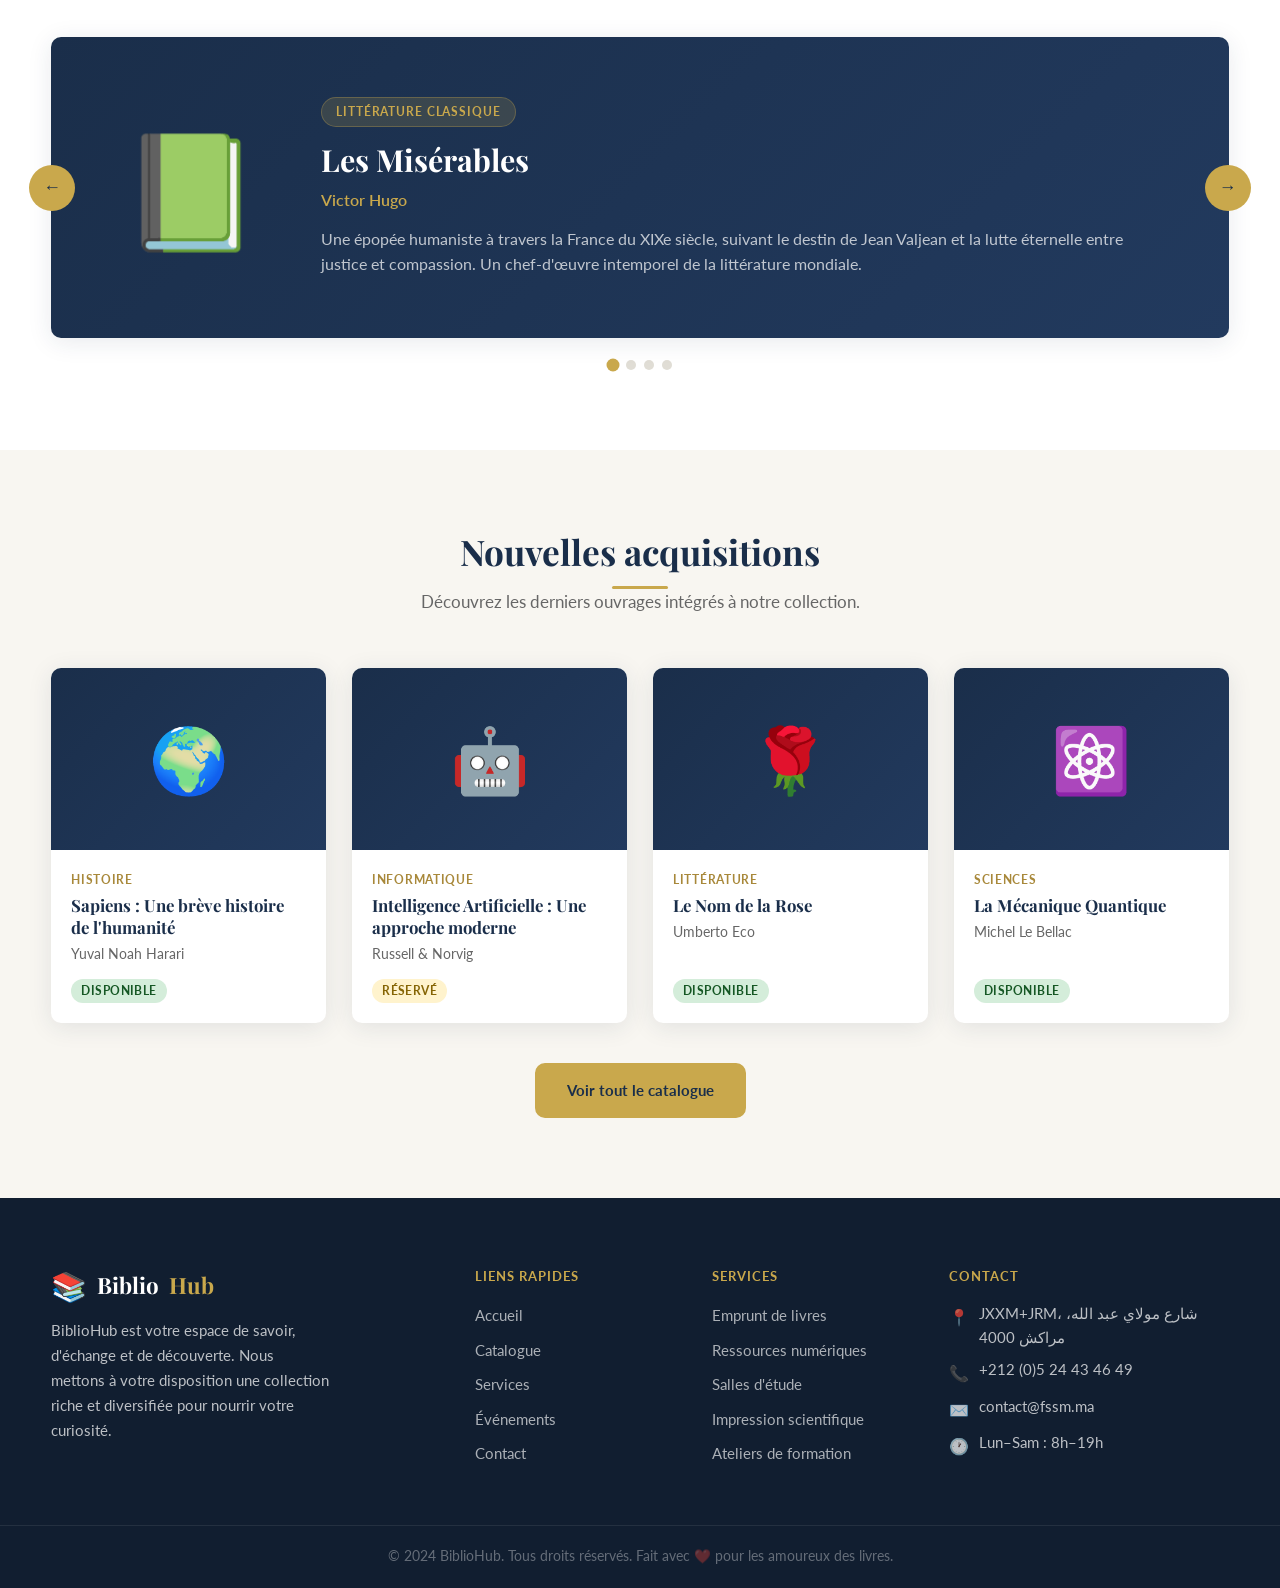
==== commit 9fcb4e1c: "essage" ====
--- a/index.html
+++ b/index.html
@@ -311,19 +311,19 @@
           <ul class="footer-contact">
             <li>
               <span class="icon">📍</span>
-              <span>12 Rue du Savoir, 75005 Paris, France</span>
+              <span>JXXM+JRM، شارع مولاي عبد الله، مراكش 4000</span>
             </li>
             <li>
               <span class="icon">📞</span>
-              <span>+212 (0)6 21 80 57 70</span>
+              <span>+212 (0)5 24 43 46 49</span>
             </li>
             <li>
               <span class="icon">✉️</span>
-              <span>contact@bibliohub.fr</span>
+              <span>contact@fssm.ma</span>
             </li>
             <li>
               <span class="icon">🕐</span>
-              <span>Lun–Sam : 9h–20h</span>
+              <span>Lun–Sam : 8h–19h</span>
             </li>
           </ul>
         </div>
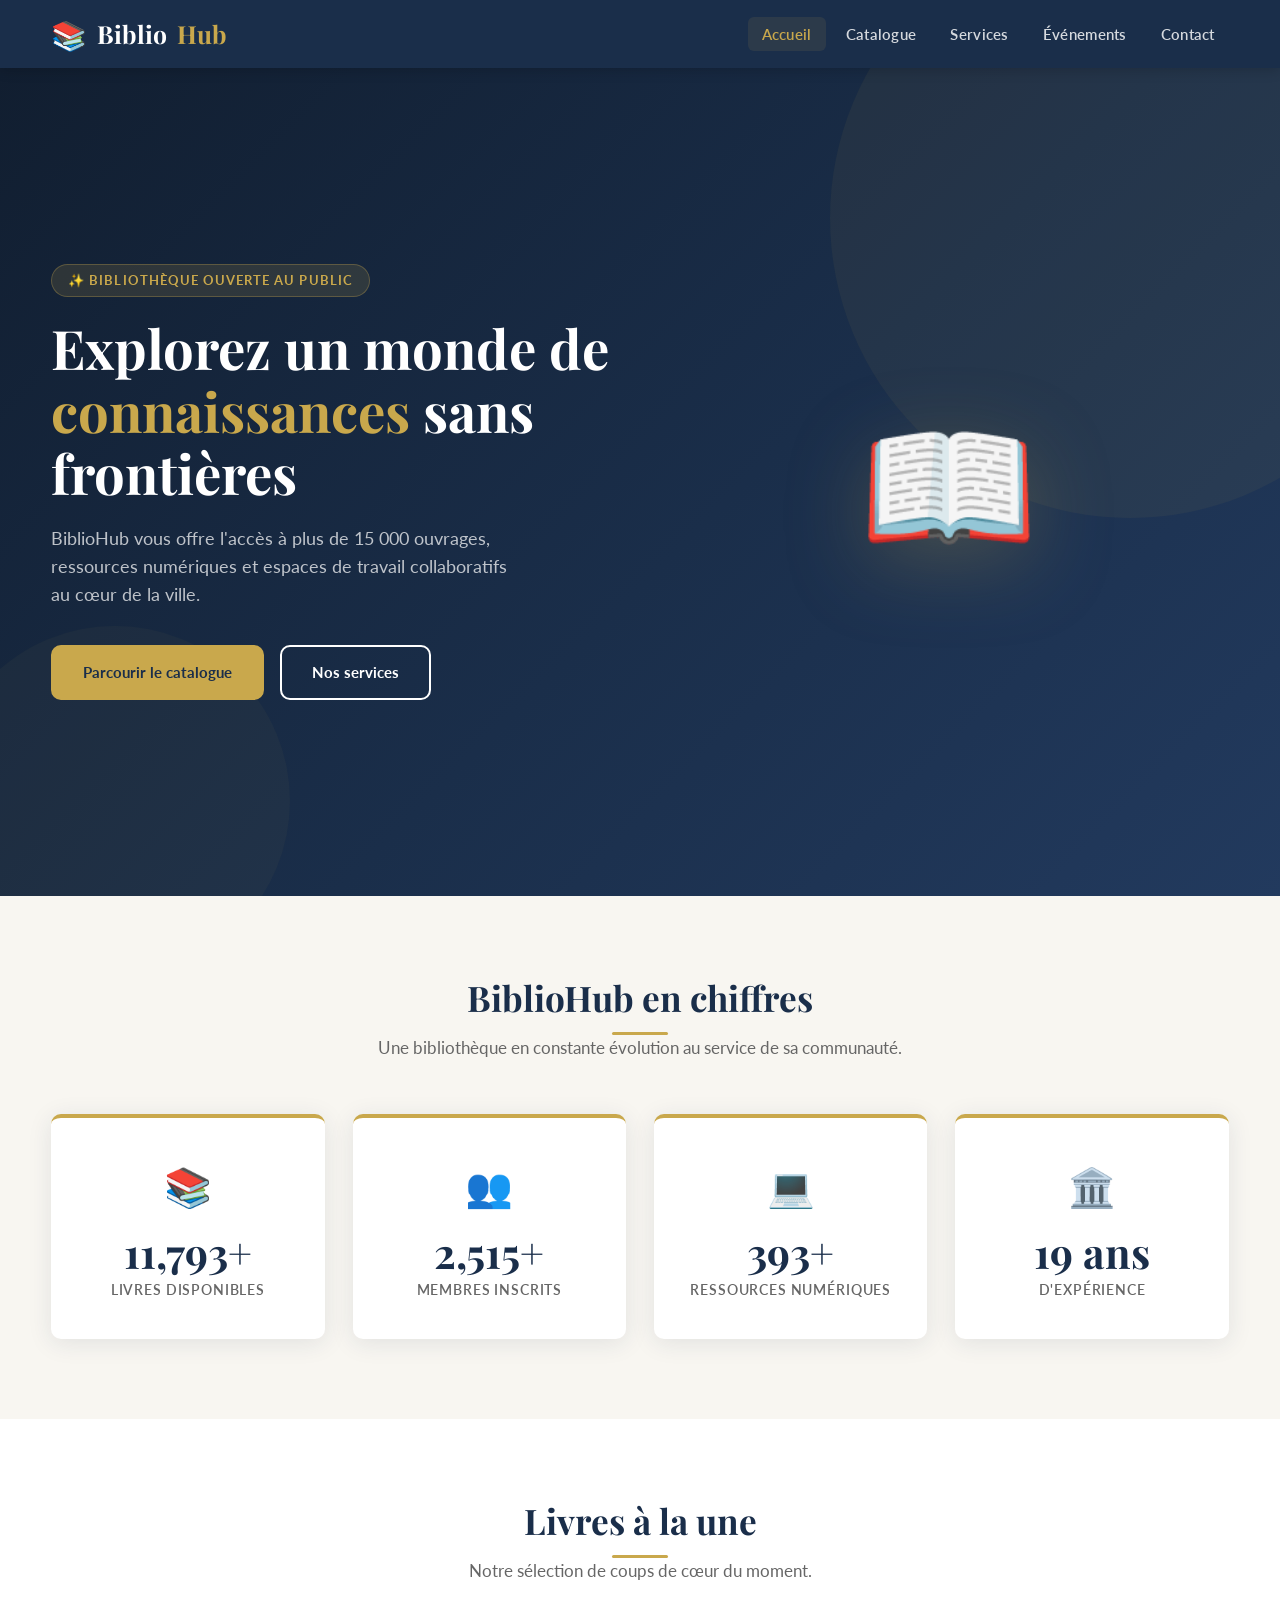
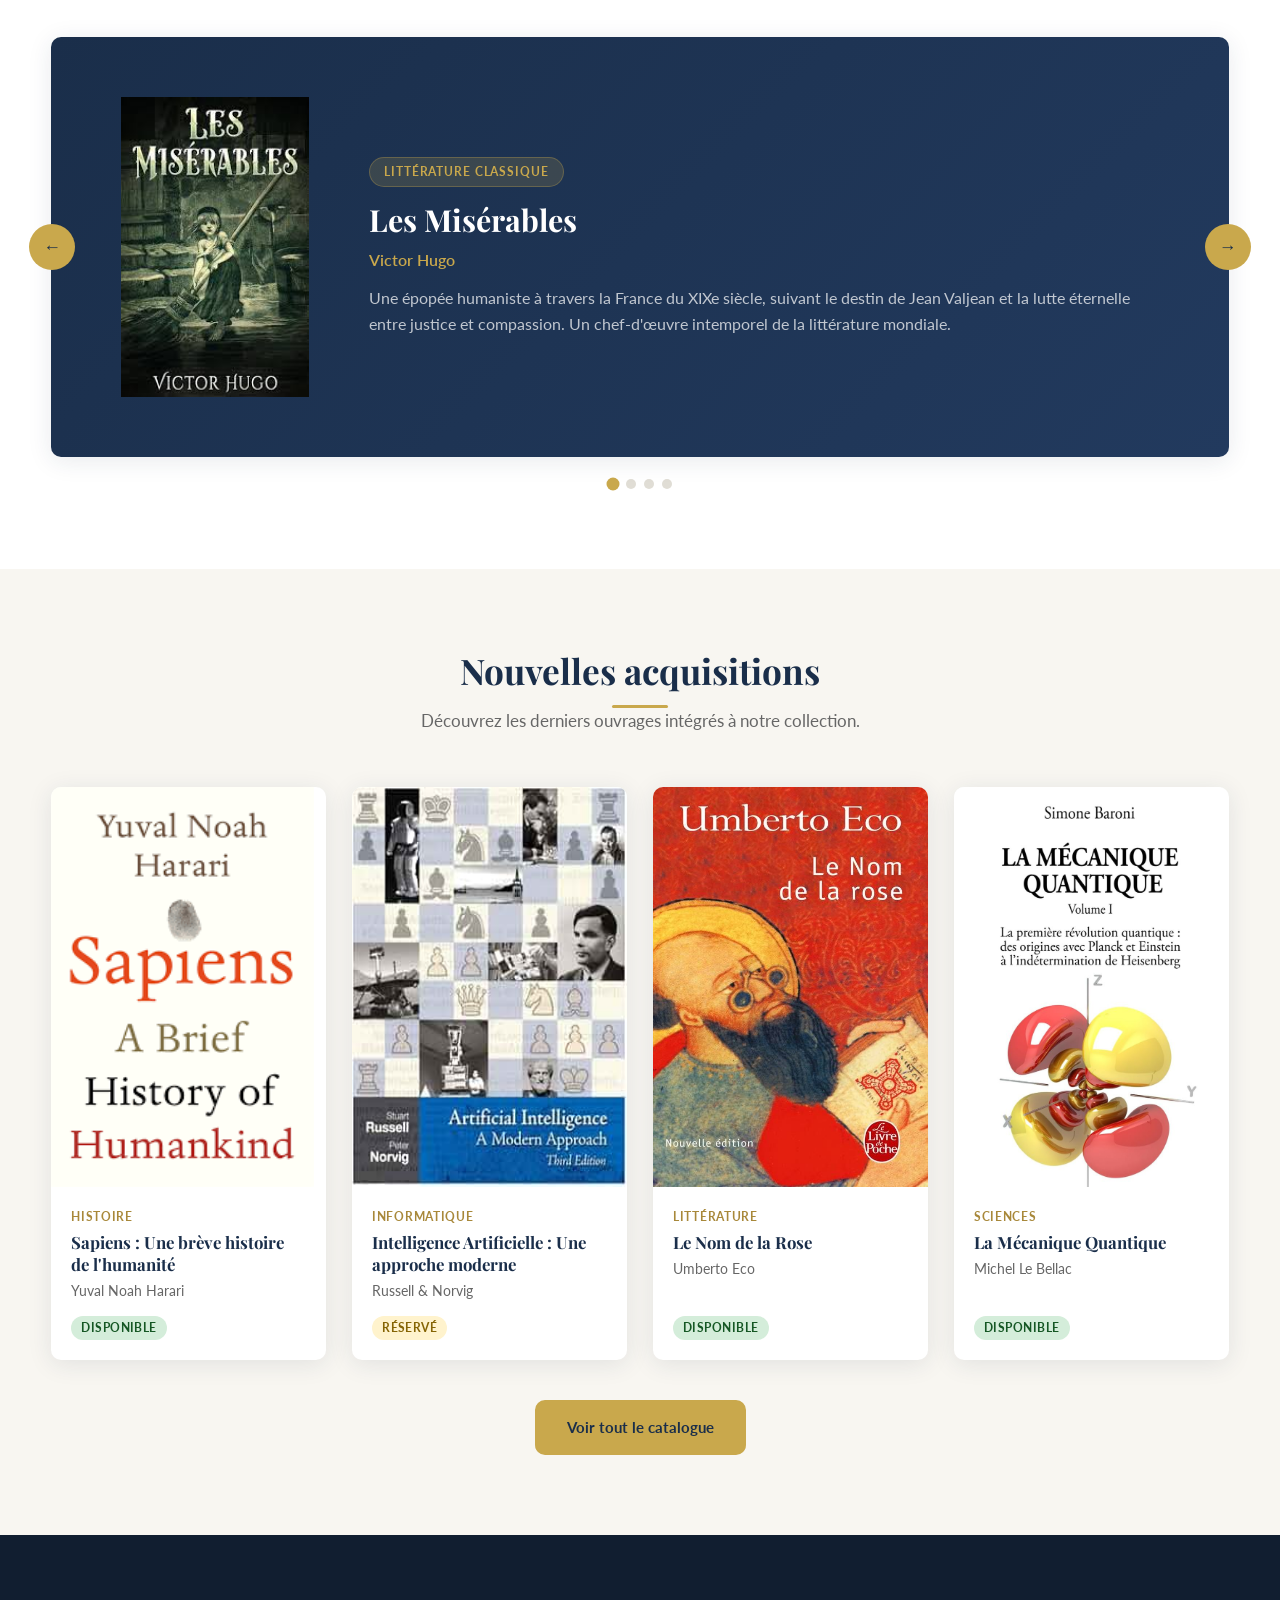
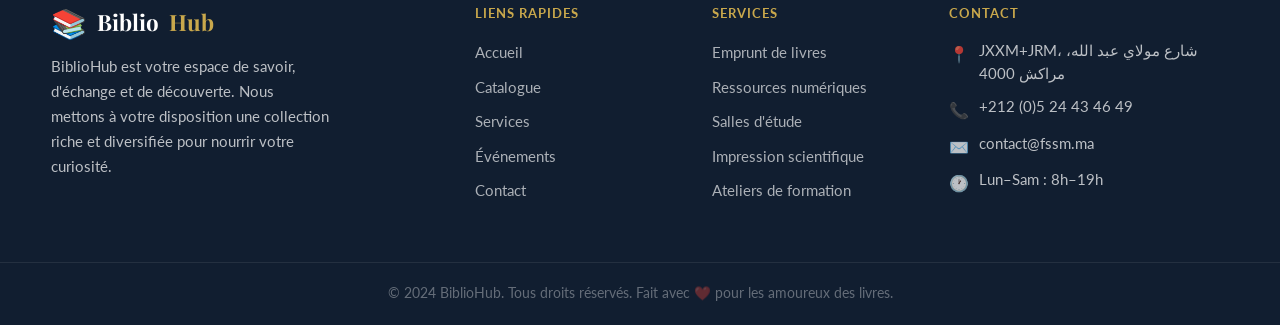
==== commit ee7b14d1: "zet tsawer f index.html" ====
--- a/index.html
+++ b/index.html
@@ -137,7 +137,7 @@
 
             <!-- Slide 1 -->
             <div class="slide">
-              <div class="slide-emoji" aria-hidden="true">📗</div>
+              <div class="slide-emoji" aria-hidden="true"><img src="images/Les Misérables.jfif" alt="Les Misérables" height="300px"></div>
               <div class="slide-content">
                 <div class="slide-category">Littérature classique</div>
                 <h3>Les Misérables</h3>
@@ -148,7 +148,7 @@
 
             <!-- Slide 2 -->
             <div class="slide">
-              <div class="slide-emoji" aria-hidden="true">🔬</div>
+              <div class="slide-emoji" aria-hidden="true"><img src="images/Une brève histoire du temps.jpg" alt="Une brève histoire du temps" height="300px"></div>
               <div class="slide-content">
                 <div class="slide-category">Sciences</div>
                 <h3>Une brève histoire du temps</h3>
@@ -159,7 +159,7 @@
 
             <!-- Slide 3 -->
             <div class="slide">
-              <div class="slide-emoji" aria-hidden="true">🧠</div>
+              <div class="slide-emoji" aria-hidden="true"><img src="images/Le monde de Sophie.jfif" alt="Le Monde de Sophie" height="300px"></div>
               <div class="slide-content">
                 <div class="slide-category">Philosophie</div>
                 <h3>Le Monde de Sophie</h3>
@@ -170,7 +170,7 @@
 
             <!-- Slide 4 -->
             <div class="slide">
-              <div class="slide-emoji" aria-hidden="true">💻</div>
+              <div class="slide-emoji" aria-hidden="true"><img src="images/Clean Code.jfif" alt="Clean Code" height="300px"></div>
               <div class="slide-content">
                 <div class="slide-category">Informatique</div>
                 <h3>Clean Code</h3>
@@ -208,7 +208,7 @@
 
         <!-- Book card 1 -->
         <article class="book-card">
-          <div class="book-cover" aria-hidden="true">🌍</div>
+          <div class="book-cover" aria-hidden="true"><img src="images/Sapiens.png" alt="Sapiens" height="400px"></div>
           <div class="book-body">
             <div class="book-category">Histoire</div>
             <h3 class="book-title">Sapiens : Une brève histoire de l'humanité</h3>
@@ -221,7 +221,7 @@
 
         <!-- Book card 2 -->
         <article class="book-card">
-          <div class="book-cover" aria-hidden="true">🤖</div>
+          <div class="book-cover" aria-hidden="true"><img src="images/Intelligence Artificielle.jpg" alt="Intelligence Artificielle" height="400px"></div>
           <div class="book-body">
             <div class="book-category">Informatique</div>
             <h3 class="book-title">Intelligence Artificielle : Une approche moderne</h3>
@@ -234,7 +234,7 @@
 
         <!-- Book card 3 -->
         <article class="book-card">
-          <div class="book-cover" aria-hidden="true">🌹</div>
+          <div class="book-cover" aria-hidden="true" style="display: contents;"><img src="images/Le Nom de la Rose.jfif" alt="Le Nom de la Rose" height="400px"></div>
           <div class="book-body">
             <div class="book-category">Littérature</div>
             <h3 class="book-title">Le Nom de la Rose</h3>
@@ -247,7 +247,7 @@
 
         <!-- Book card 4 -->
         <article class="book-card">
-          <div class="book-cover" aria-hidden="true">⚛️</div>
+          <div class="book-cover" aria-hidden="true"><img src="images/La Mécanique Quantique.jfif" alt="La Mécanique Quantique" height="400px"></div>
           <div class="book-body">
             <div class="book-category">Sciences</div>
             <h3 class="book-title">La Mécanique Quantique</h3>
--- a/css/style.css
+++ b/css/style.css
@@ -515,10 +515,8 @@
 }
 
 .book-cover {
-  background: linear-gradient(135deg, var(--blue) 0%, var(--blue-light) 100%);
-  padding: 40px 0;
-  text-align: center;
-  font-size: 4rem;
+  padding: 0;
+  width: 100%;
   position: relative;
 }
 
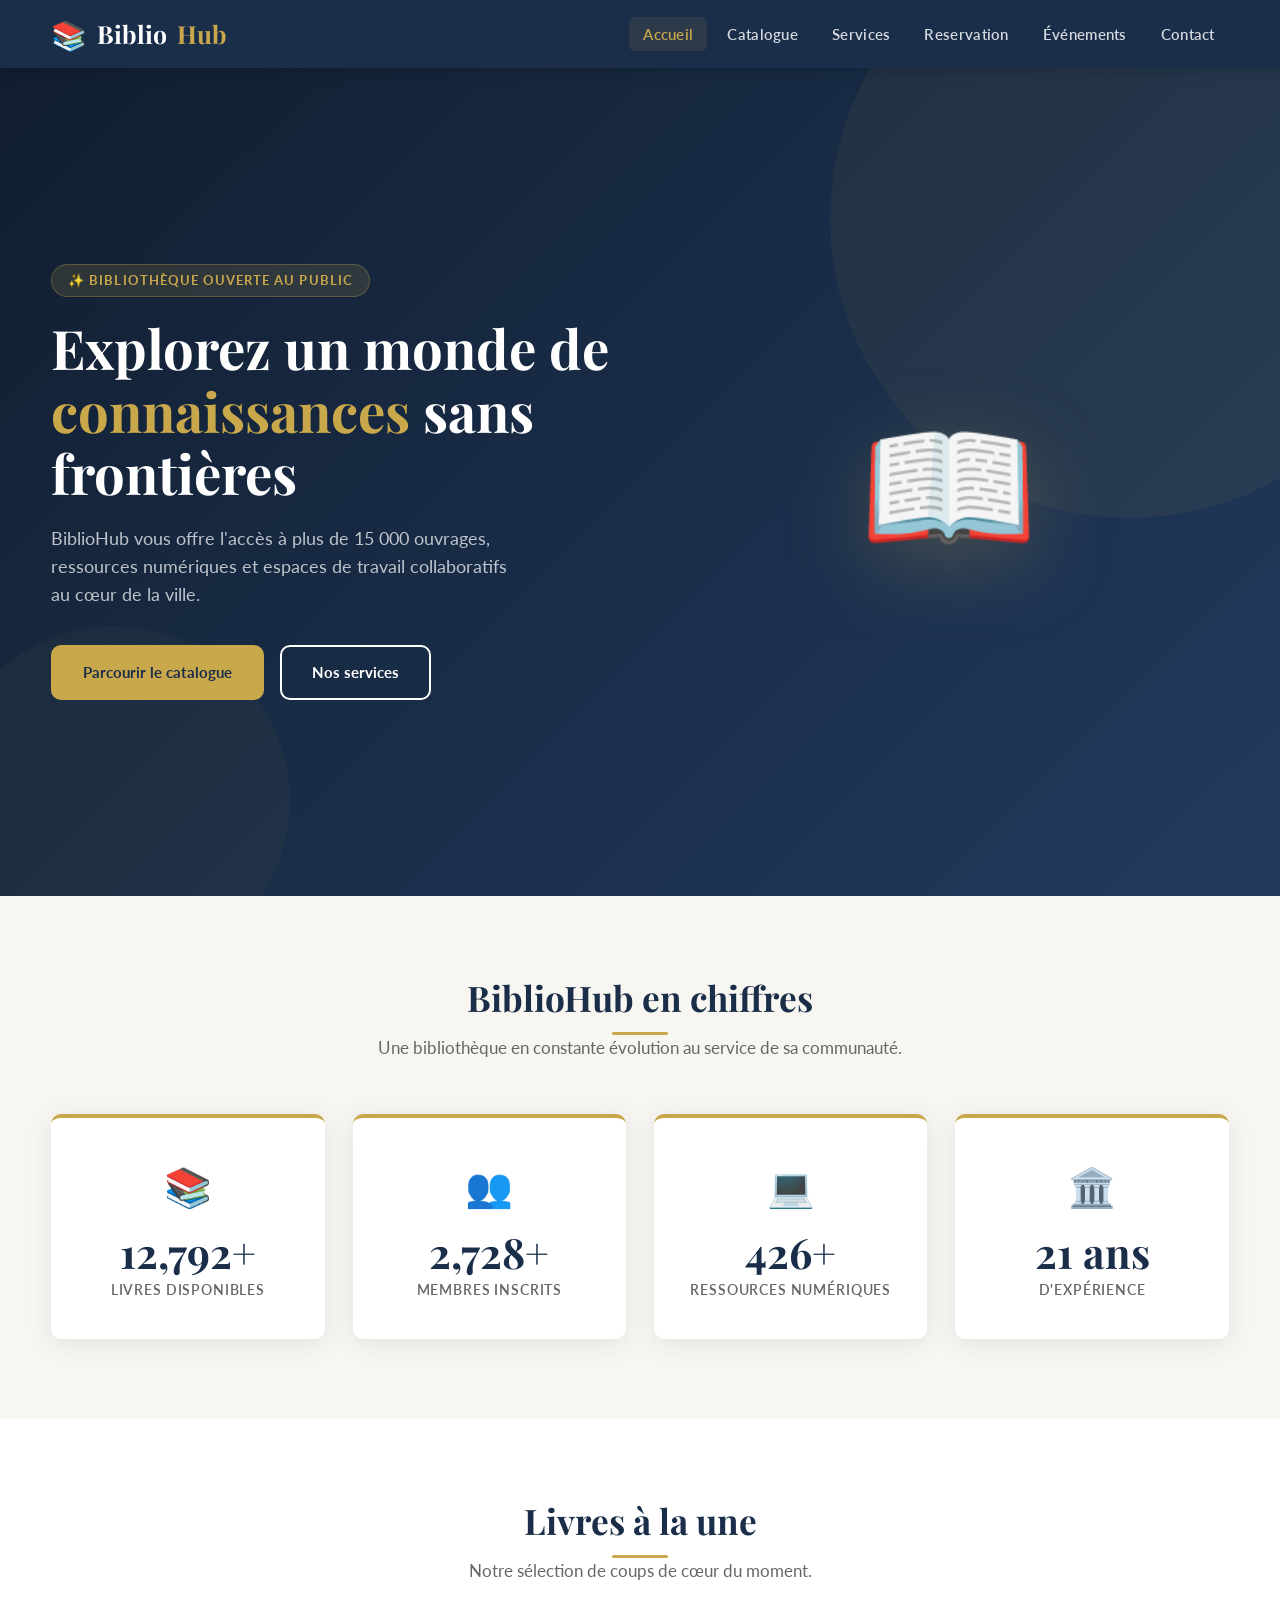
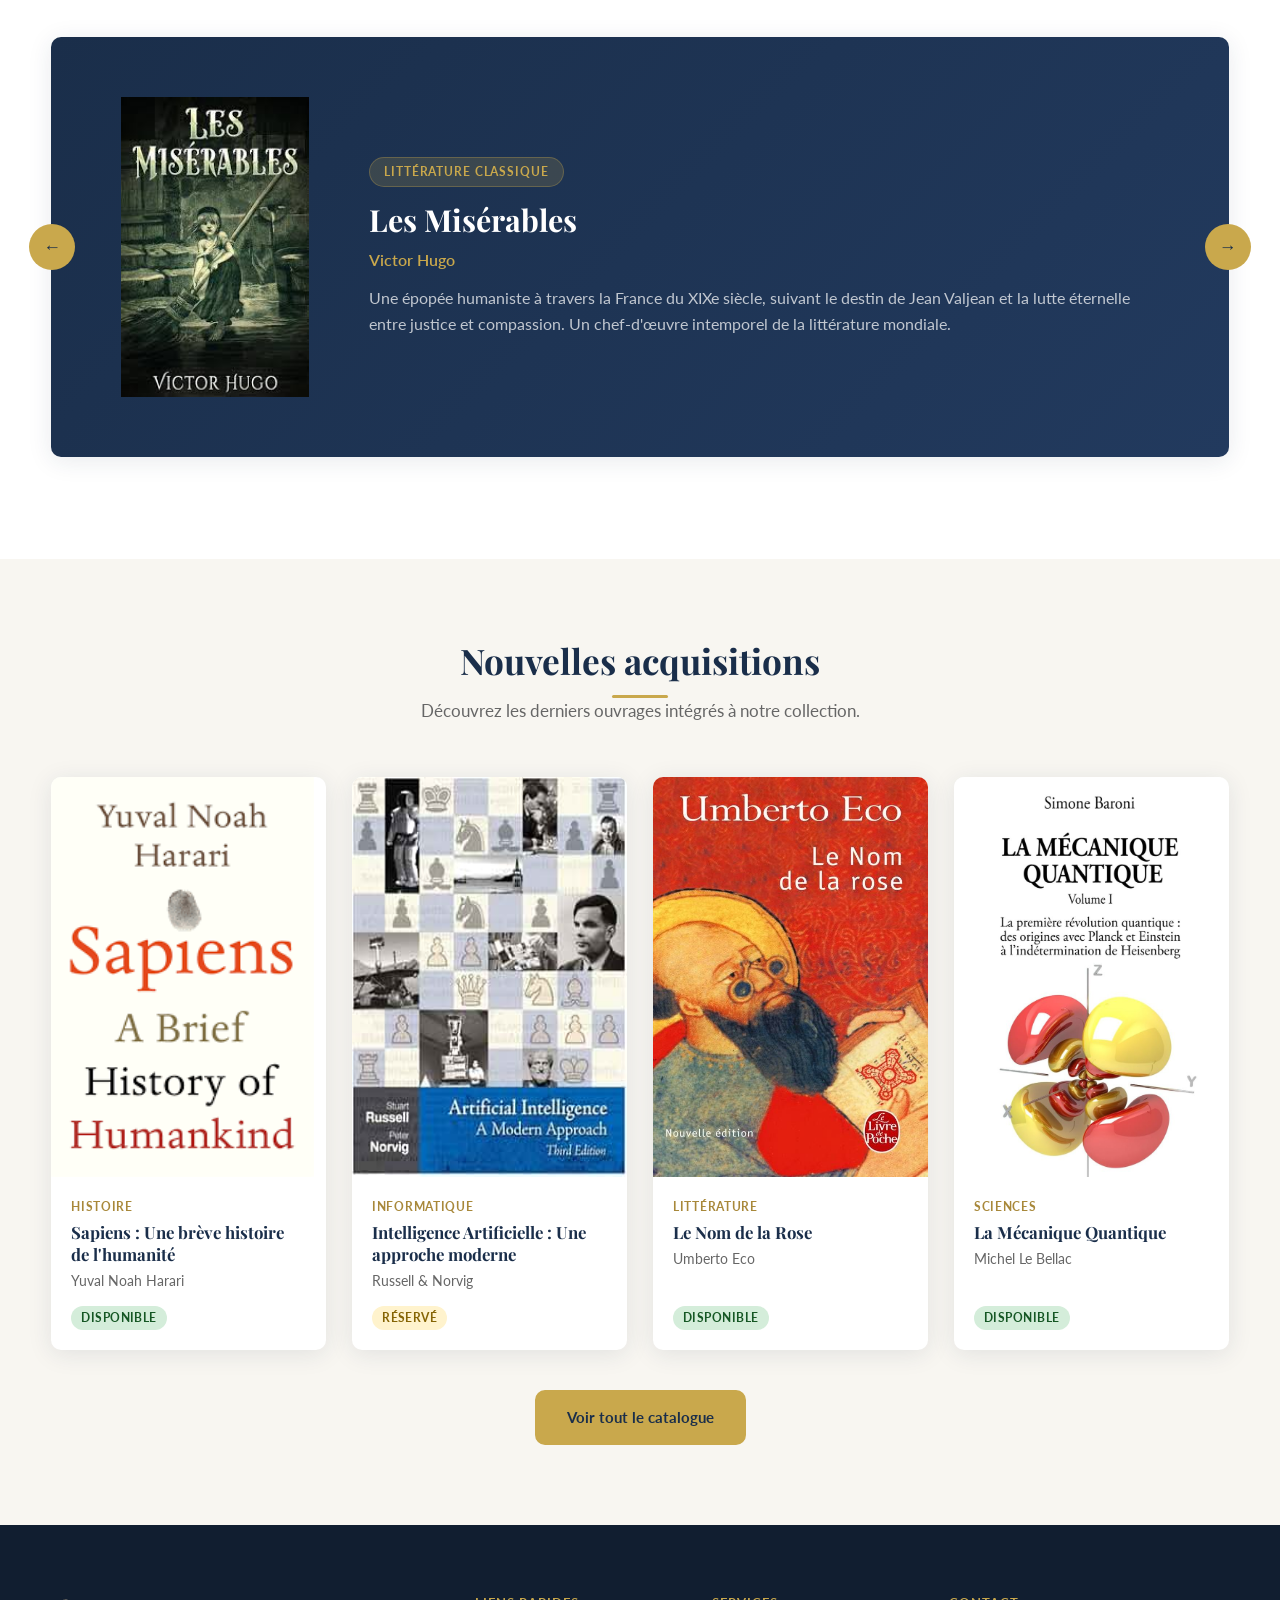
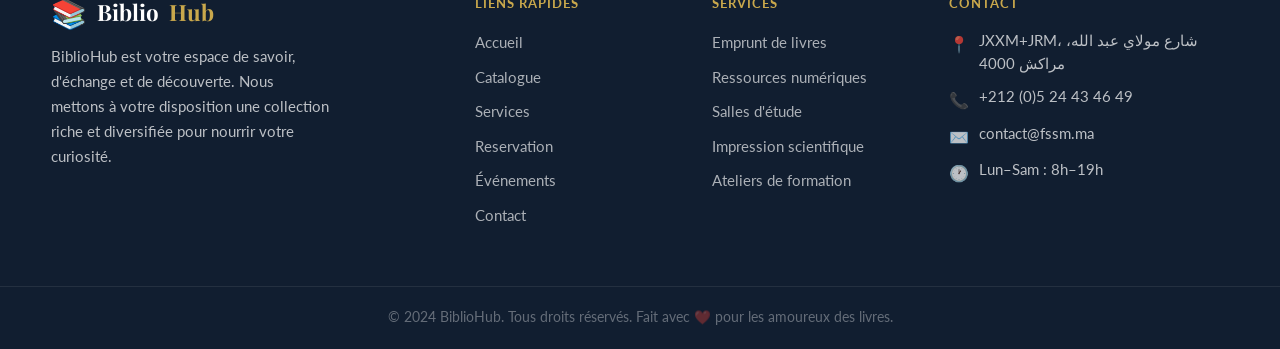
==== commit dbc9d557: "J'ai ajouté une page de réservation.html . Elle utilise quasiment le même formulaire que la page de " ====
--- a/index.html
+++ b/index.html
@@ -35,6 +35,7 @@
         <li><a href="index.html">Accueil</a></li>
         <li><a href="catalogue.html">Catalogue</a></li>
         <li><a href="services.html">Services</a></li>
+        <li><a href="reservation.html">Reservation</a></li>
         <li><a href="evenements.html">Événements</a></li>
         <li><a href="contact.html">Contact</a></li>
       </ul>
@@ -288,6 +289,7 @@
             <li><a href="index.html">Accueil</a></li>
             <li><a href="catalogue.html">Catalogue</a></li>
             <li><a href="services.html">Services</a></li>
+            <li><a href="reservation.html">Reservation</a></li>
             <li><a href="evenements.html">Événements</a></li>
             <li><a href="contact.html">Contact</a></li>
           </ul>
--- a/css/style.css
+++ b/css/style.css
@@ -813,6 +813,89 @@
 .hours-closed { color: #721c24; font-weight: 700; }
 
 /* ============================================================
+   RESERVATION PAGE
+   ============================================================ */
+
+.reservation-container {
+  display: grid;
+  grid-template-columns: 1.5fr 1fr;
+  gap: 50px;
+  align-items: start;
+  margin: 10px 34px;
+}
+
+.reservation-form-card {
+  background-color: var(--off-white);
+  padding: 24px 28px;
+  border-radius: var(--radius);
+  border-color: var(--border);
+  box-shadow: var(--shadow);
+}
+
+.reservation-form-card h2 {
+  font-size: 1.7rem;
+  margin-bottom: 8px;
+}
+.reservation-form-card > p {
+  color: rgba(45,45,45,0.65);
+  font-size: 0.93rem;
+  margin-bottom: 32px;
+}
+.zones-card {
+  background: var(--blue);
+  border-radius: var(--radius);
+  padding: 44px 36px;
+  color: var(--white);
+}
+
+.zones-card h3 {
+  margin-bottom: 20px;
+  color: var(--gold-dark);
+}
+
+/* LIST */
+.zones-list {
+  list-style: none;
+  padding: 0;
+  margin: 0;
+  border-left: 2px solid var(--gold);
+}
+
+/* ITEM */
+.zones-list li {
+  display: flex;
+  gap: 12px;
+  margin-bottom: 20px;
+  position: relative;
+  padding-left: 15px;
+}
+
+/* DOT */
+.dot {
+  width: 10px;
+  height: 10px;
+  background: var(--gold-light);
+  border-radius: 50%;
+  position: absolute;
+  left: -6px;
+  top: 10px;
+}
+
+/* HEADER */
+.zones-list strong {
+  margin-left: -2px;
+  color: var(--white);
+  font-family: 'Times New Roman', Times, serif;
+}
+
+/* TEXT */
+.zones-list p {
+  margin: 5px 5px;
+  font-size: 0.9rem;
+  color: var(--text-light);
+}
+
+/* ============================================================
    EVENTS PAGE
    ============================================================ */
 .events-grid {
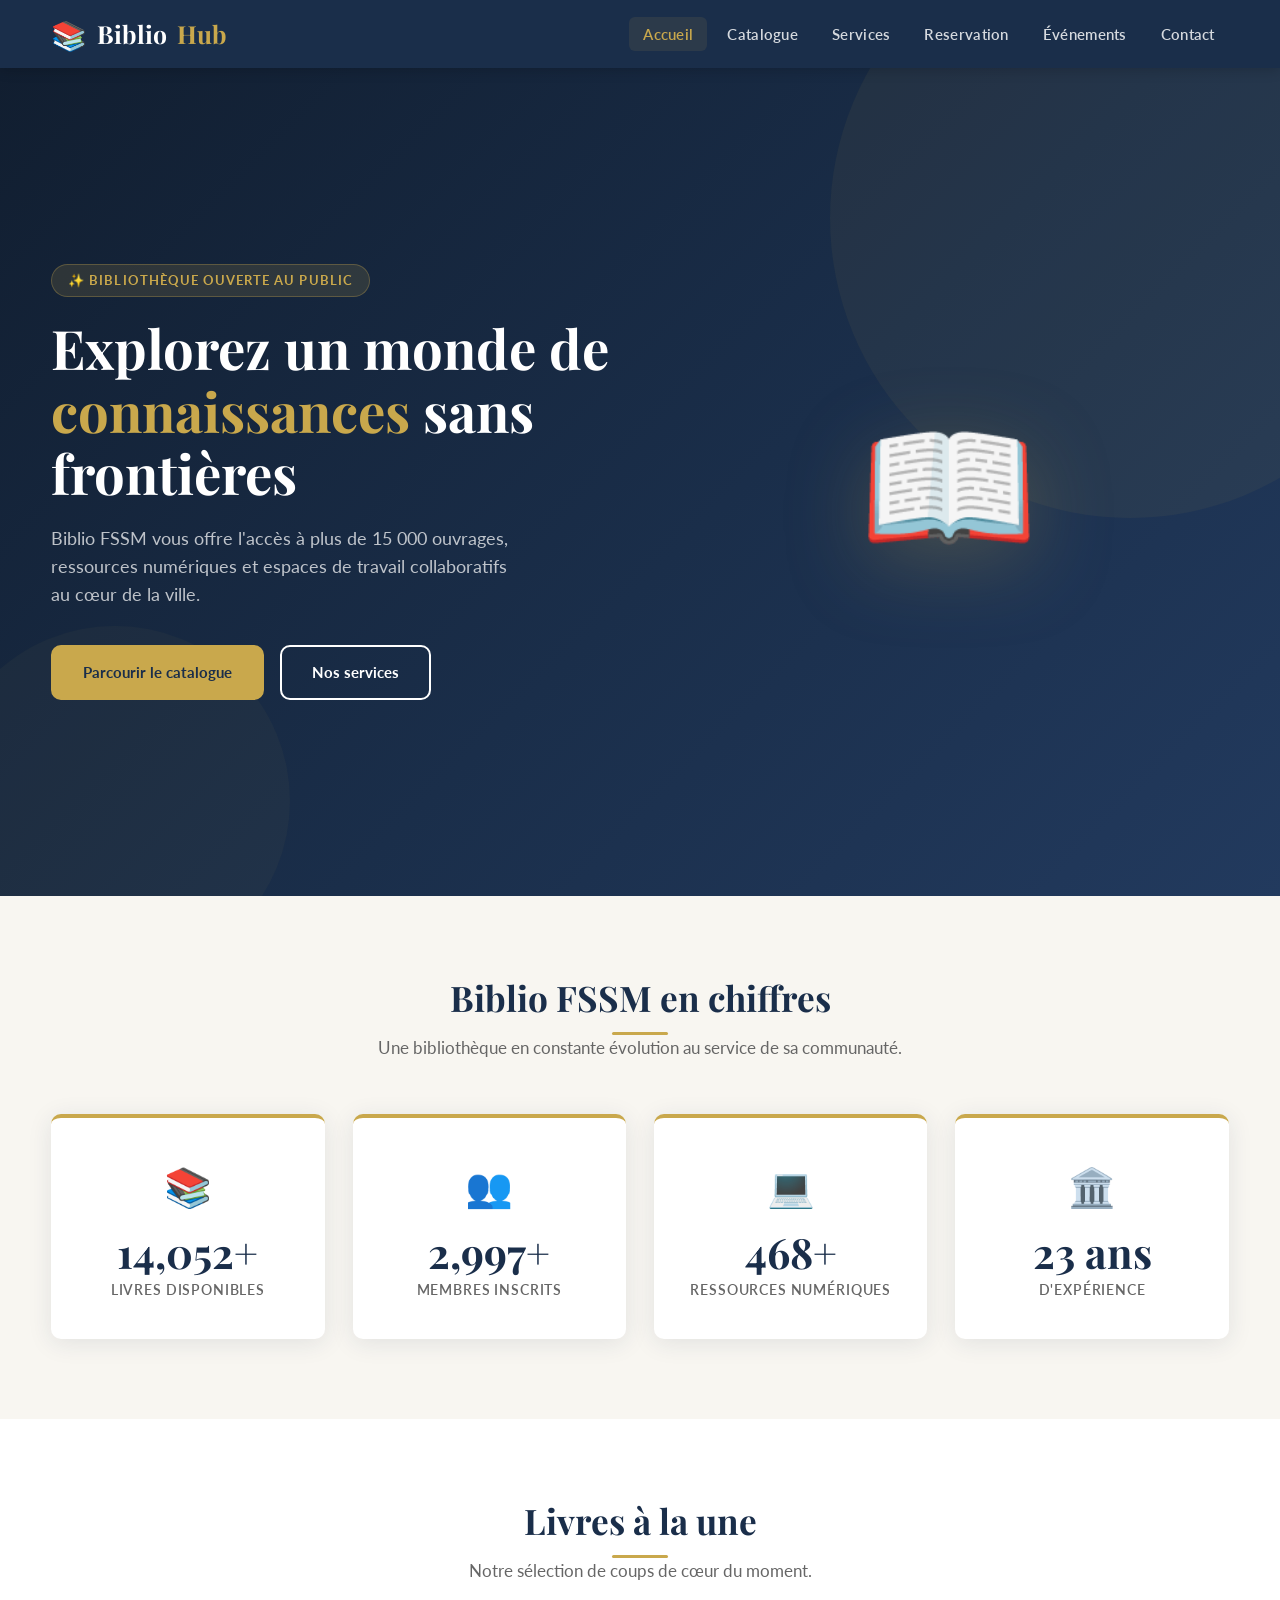
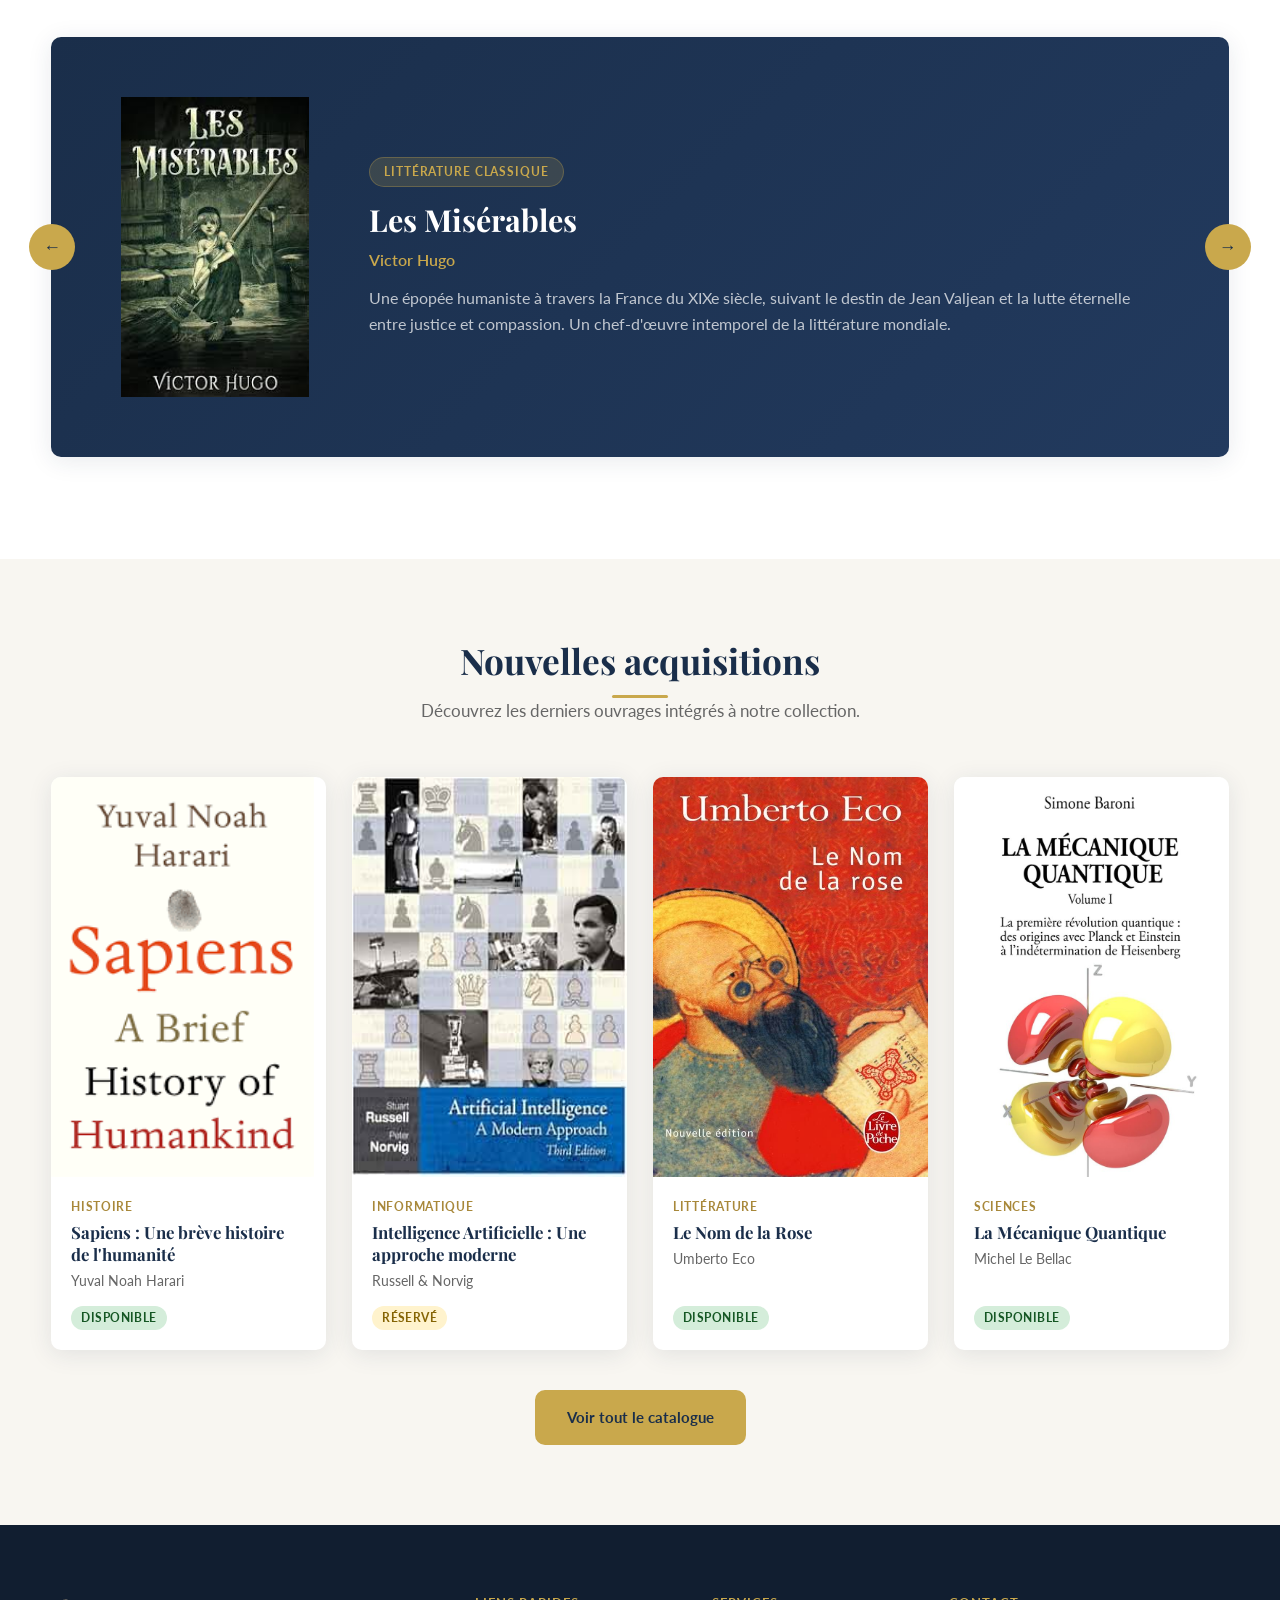
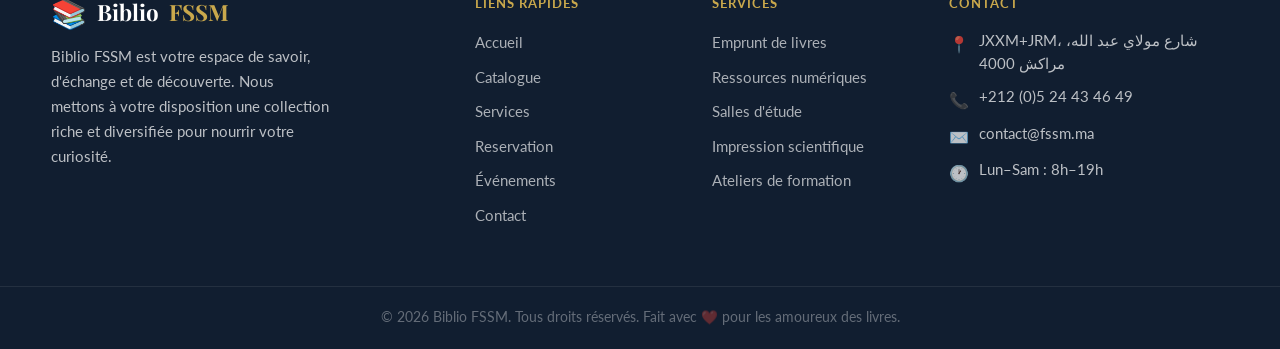
==== commit ca41dafd: "fssm3" ====
--- a/index.html
+++ b/index.html
@@ -3,7 +3,7 @@
 <head>
   <meta charset="UTF-8" />
   <meta name="viewport" content="width=device-width, initial-scale=1.0" />
-  <title>BiblioHub — Votre Bibliothèque Moderne</title>
+  <title>Biblio FSSM — Votre Bibliothèque Moderne</title>
   <link rel="preconnect" href="https://fonts.googleapis.com" />
   <link rel="preconnect" href="https://fonts.gstatic.com" crossorigin />
   <link href="https://fonts.googleapis.com/css2?family=Playfair+Display:wght@400;600;700&family=Lato:wght@300;400;600;700&display=swap" rel="stylesheet" />
@@ -18,7 +18,7 @@
     <div class="nav-container">
 
       <!-- Logo -->
-      <a href="index.html" class="nav-logo" aria-label="BiblioHub — Accueil">
+      <a href="index.html" class="nav-logo" aria-label="Biblio FSSM — Accueil">
         <span class="logo-icon">📚</span>
         Biblio<span>Hub</span>
       </a>
@@ -52,7 +52,7 @@
       <div class="hero-content">
         <div class="hero-tag">✨ Bibliothèque ouverte au public</div>
         <h1>Explorez un monde de <span>connaissances</span> sans frontières</h1>
-        <p>BiblioHub vous offre l'accès à plus de 15 000 ouvrages, ressources numériques et espaces de travail collaboratifs au cœur de la ville.</p>
+        <p>Biblio FSSM vous offre l'accès à plus de 15 000 ouvrages, ressources numériques et espaces de travail collaboratifs au cœur de la ville.</p>
         <div class="hero-cta">
           <a href="catalogue.html" class="btn btn-primary">Parcourir le catalogue</a>
           <a href="services.html" class="btn btn-outline">Nos services</a>
@@ -73,7 +73,7 @@
   <section class="stats section" aria-label="Chiffres clés">
     <div class="container">
       <div class="section-header">
-        <h2>BiblioHub en chiffres</h2>
+        <h2>Biblio FSSM en chiffres</h2>
         <div class="gold-line"></div>
         <p>Une bibliothèque en constante évolution au service de sa communauté.</p>
       </div>
@@ -277,9 +277,9 @@
         <!-- Column 1: Brand -->
         <div class="footer-brand">
           <div class="nav-logo" style="margin-bottom:14px;">
-            <span class="logo-icon">📚</span> Biblio<span>Hub</span>
-          </div>
-          <p>BiblioHub est votre espace de savoir, d'échange et de découverte. Nous mettons à votre disposition une collection riche et diversifiée pour nourrir votre curiosité.</p>
+            <span class="logo-icon">📚</span> Biblio<span>FSSM</span>
+          </div>
+          <p>Biblio FSSM est votre espace de savoir, d'échange et de découverte. Nous mettons à votre disposition une collection riche et diversifiée pour nourrir votre curiosité.</p>
         </div>
 
         <!-- Column 2: Quick links -->
@@ -334,7 +334,7 @@
     </div>
 
     <div class="footer-bottom">
-      <p>&copy; 2024 BiblioHub. Tous droits réservés. Fait avec ❤️ pour les amoureux des livres.</p>
+      <p>&copy; 2026 Biblio FSSM. Tous droits réservés. Fait avec ❤️ pour les amoureux des livres.</p>
     </div>
   </footer>
 
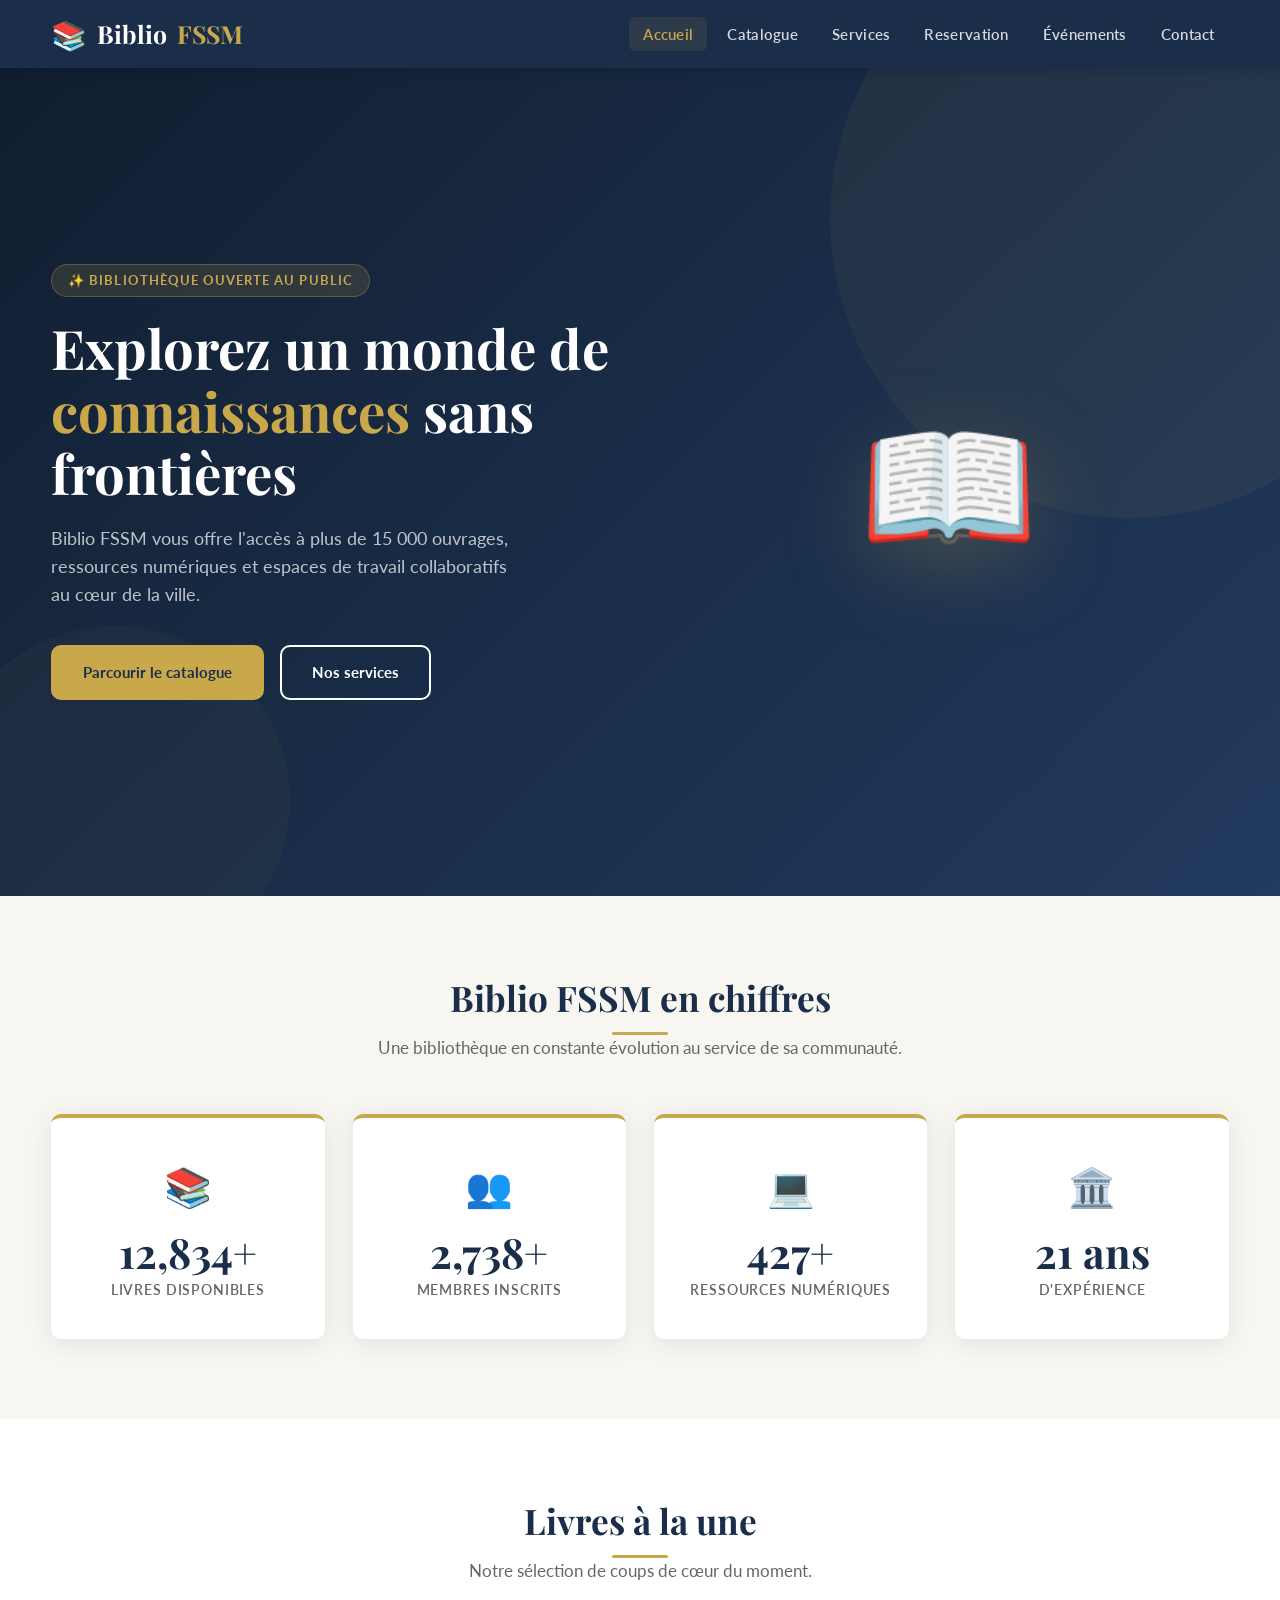
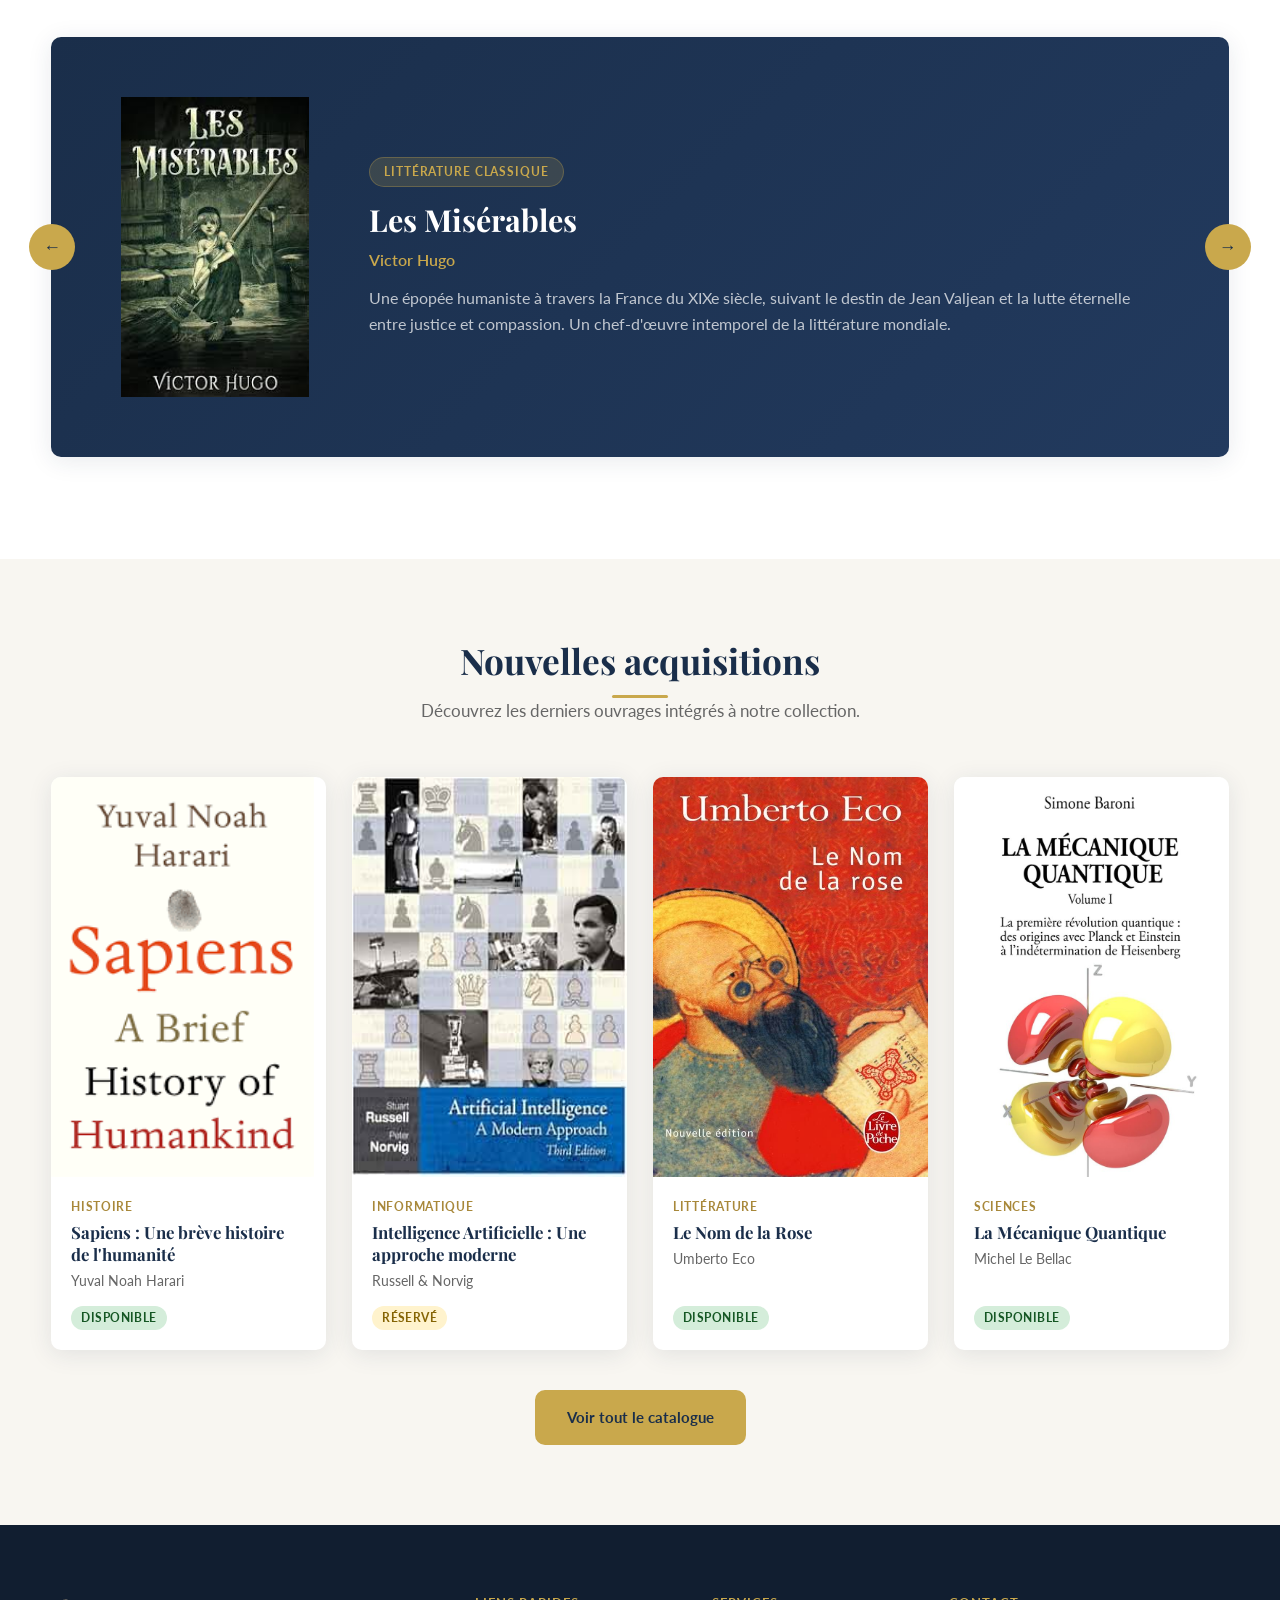
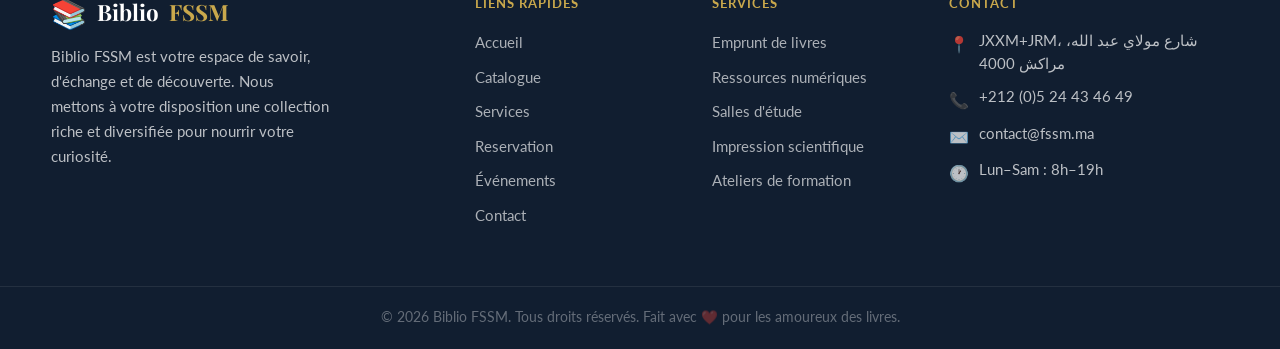
==== commit b39a4c9b: "fssm5" ====
--- a/index.html
+++ b/index.html
@@ -20,7 +20,7 @@
       <!-- Logo -->
       <a href="index.html" class="nav-logo" aria-label="Biblio FSSM — Accueil">
         <span class="logo-icon">📚</span>
-        Biblio<span>Hub</span>
+        Biblio<span>FSSM</span>
       </a>
 
       <!-- Hamburger (mobile) -->
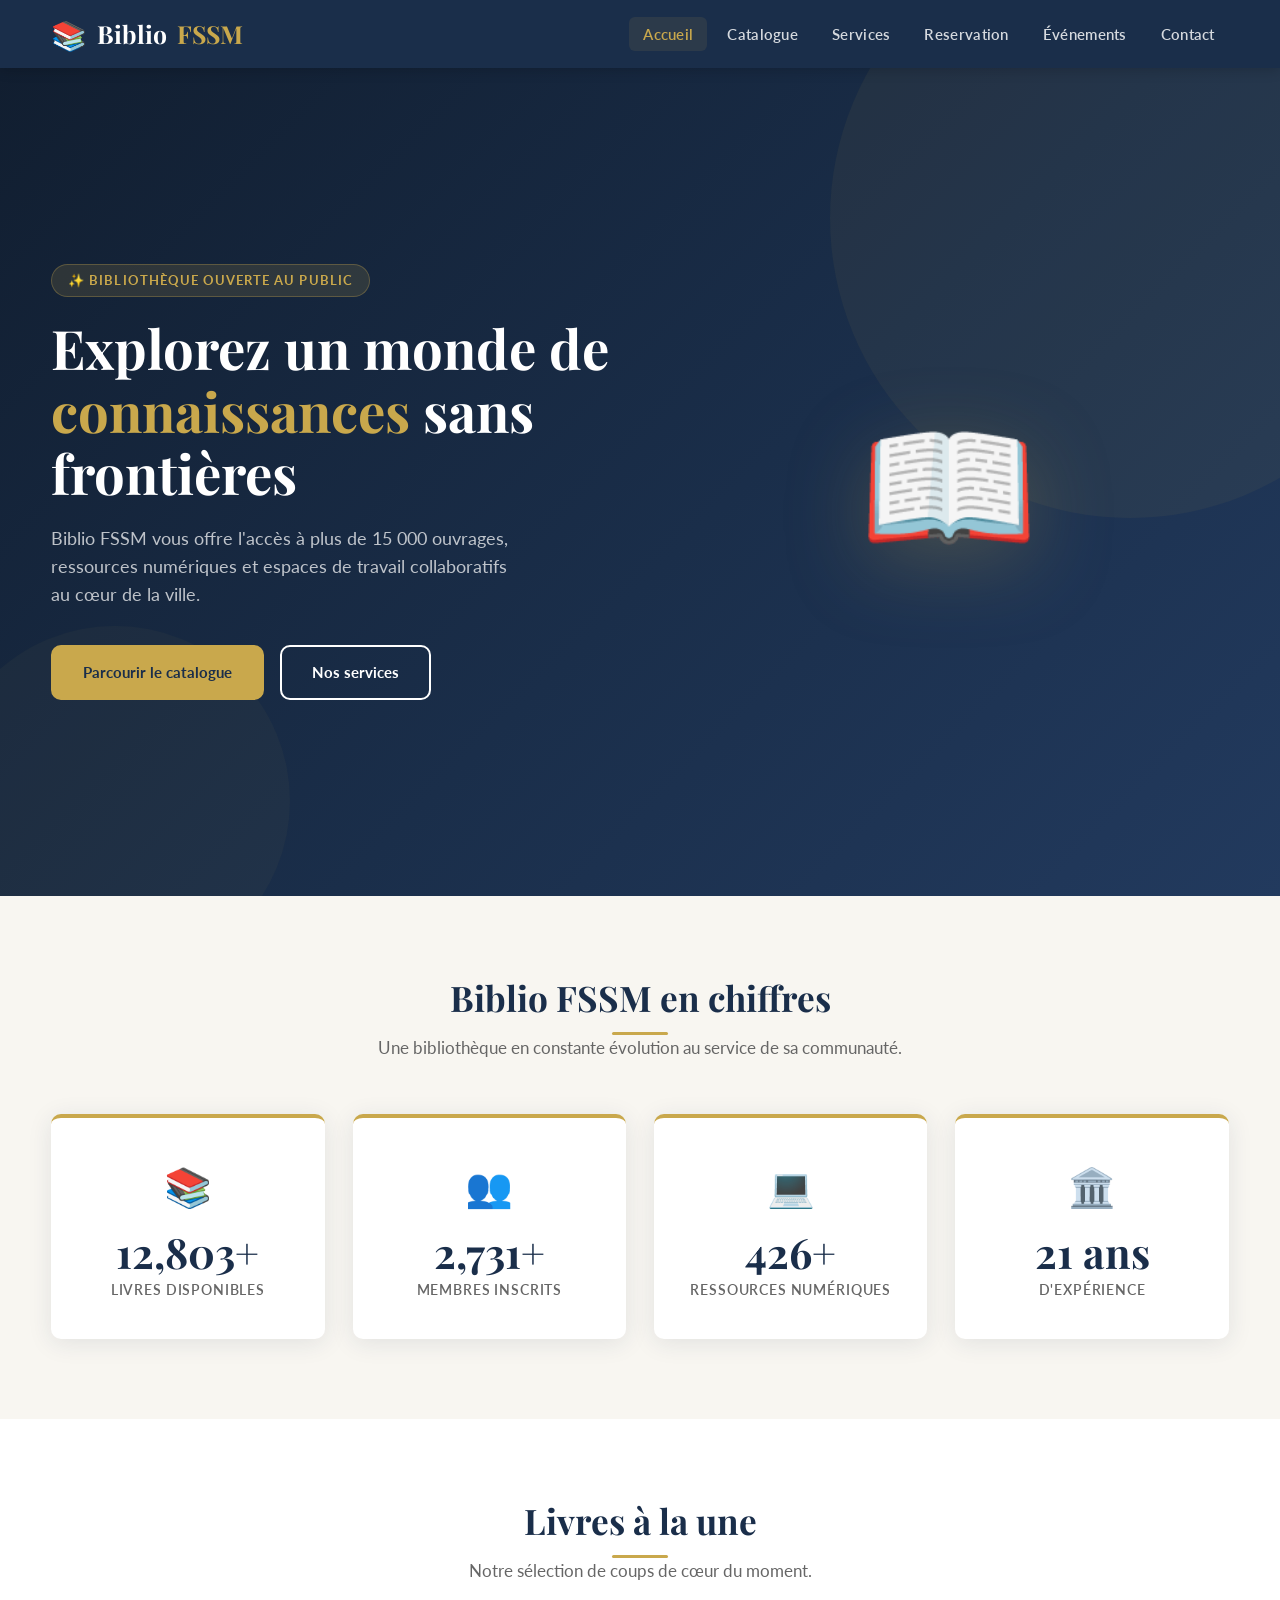
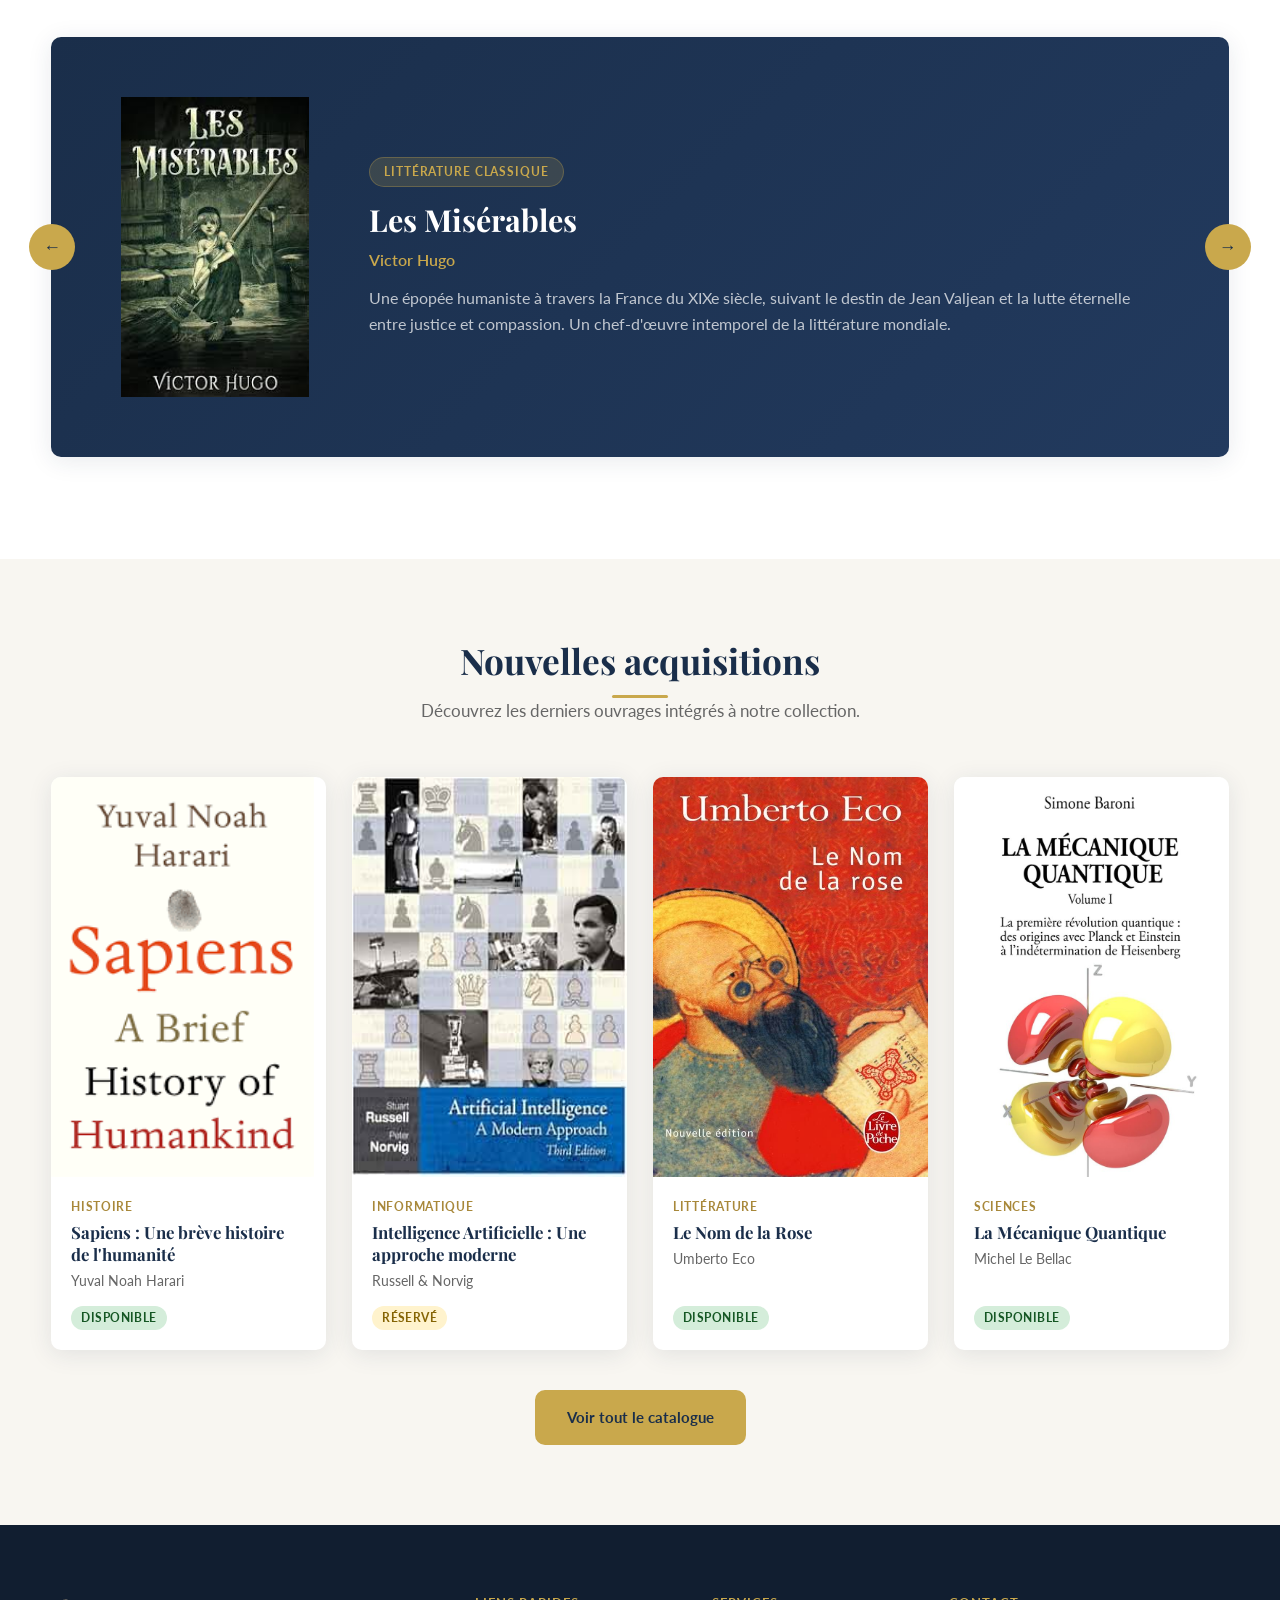
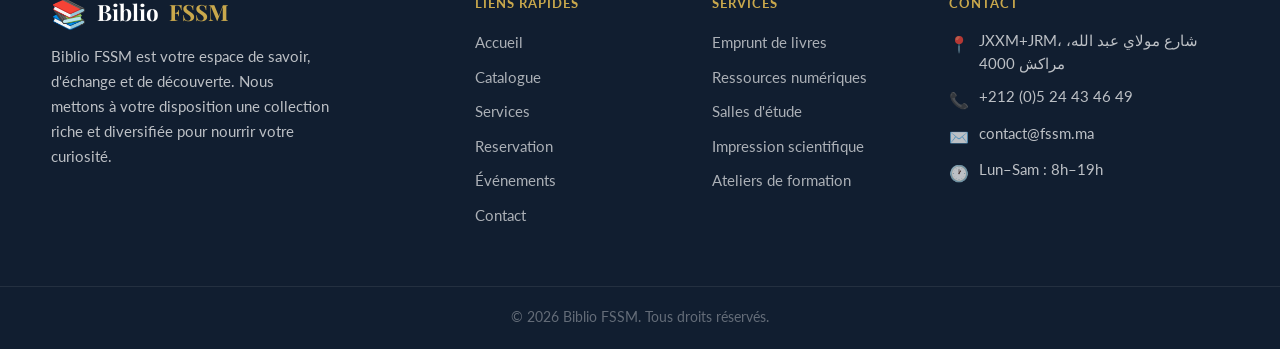
==== commit 757decee: "Certaines choses que nous avons oubliées" ====
--- a/index.html
+++ b/index.html
@@ -334,7 +334,7 @@
     </div>
 
     <div class="footer-bottom">
-      <p>&copy; 2026 Biblio FSSM. Tous droits réservés. Fait avec ❤️ pour les amoureux des livres.</p>
+      <p>&copy; 2026 Biblio FSSM. Tous droits réservés.</p>
     </div>
   </footer>
 
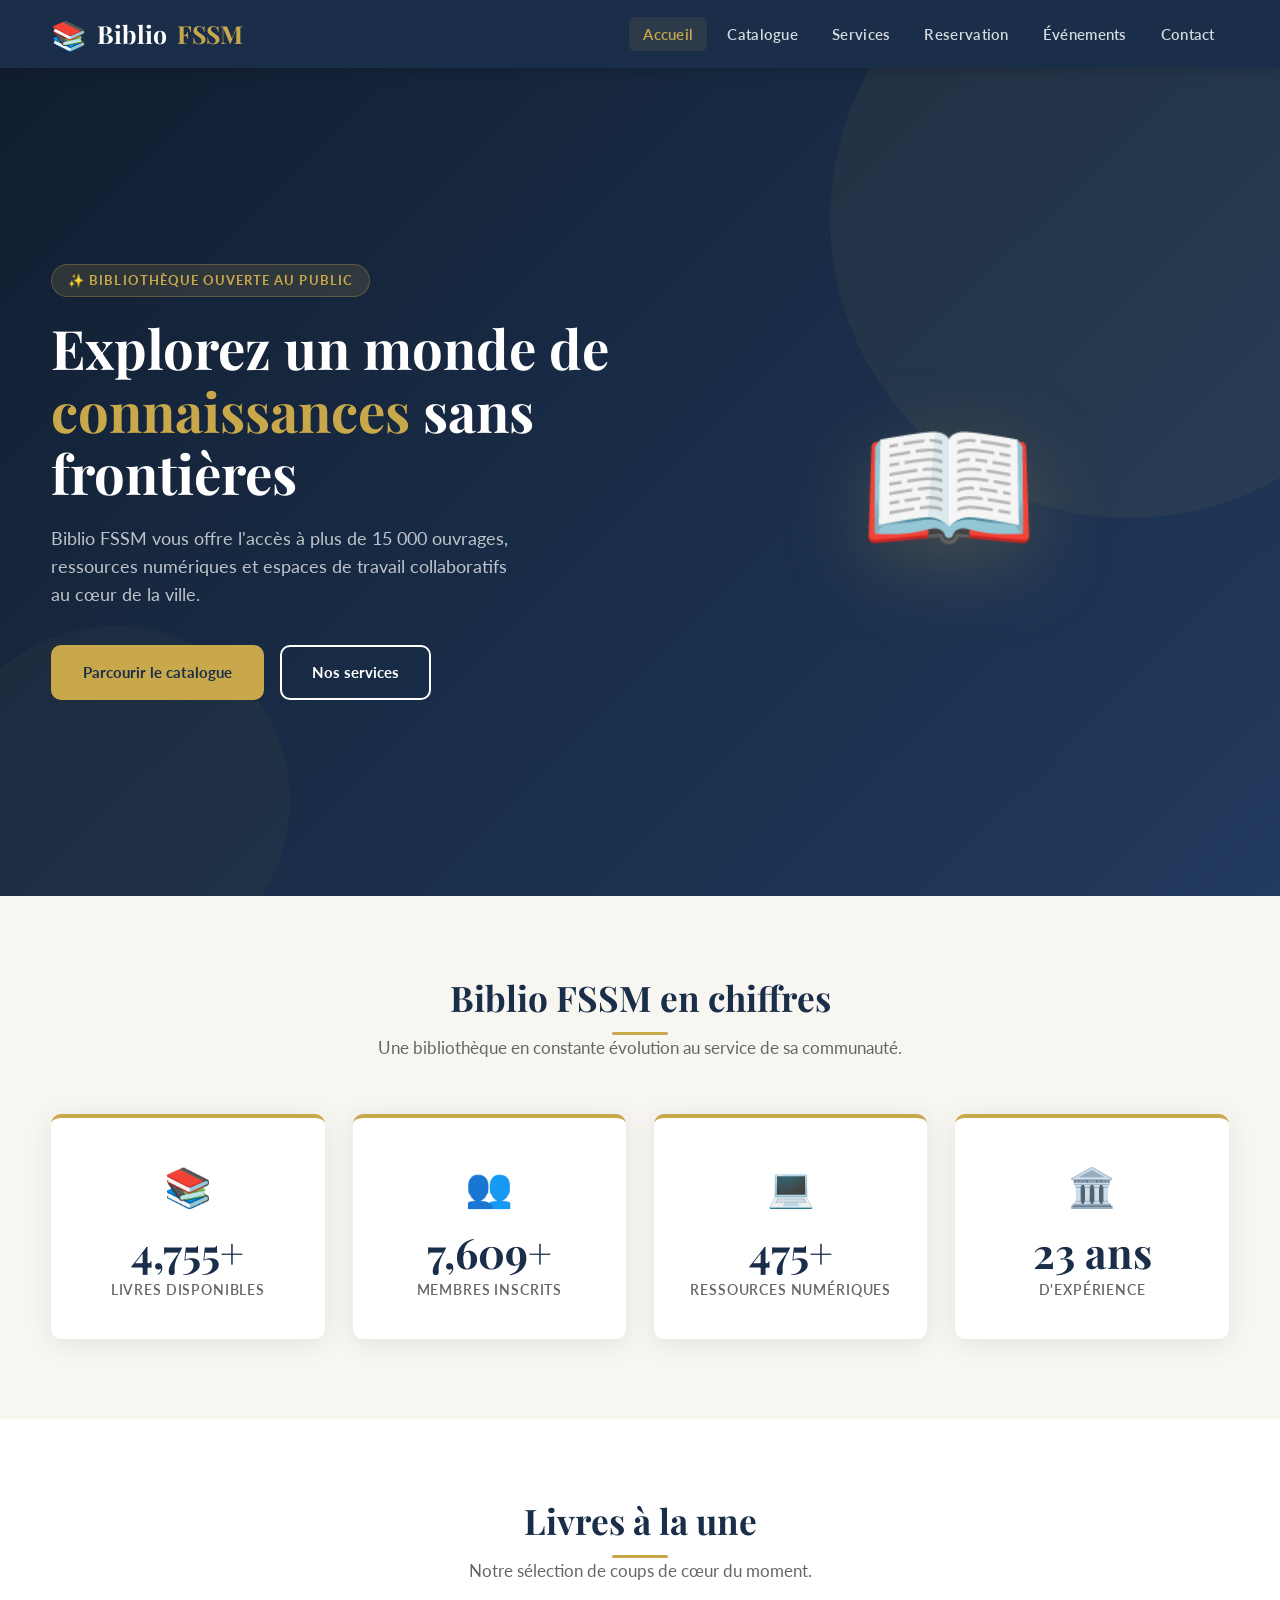
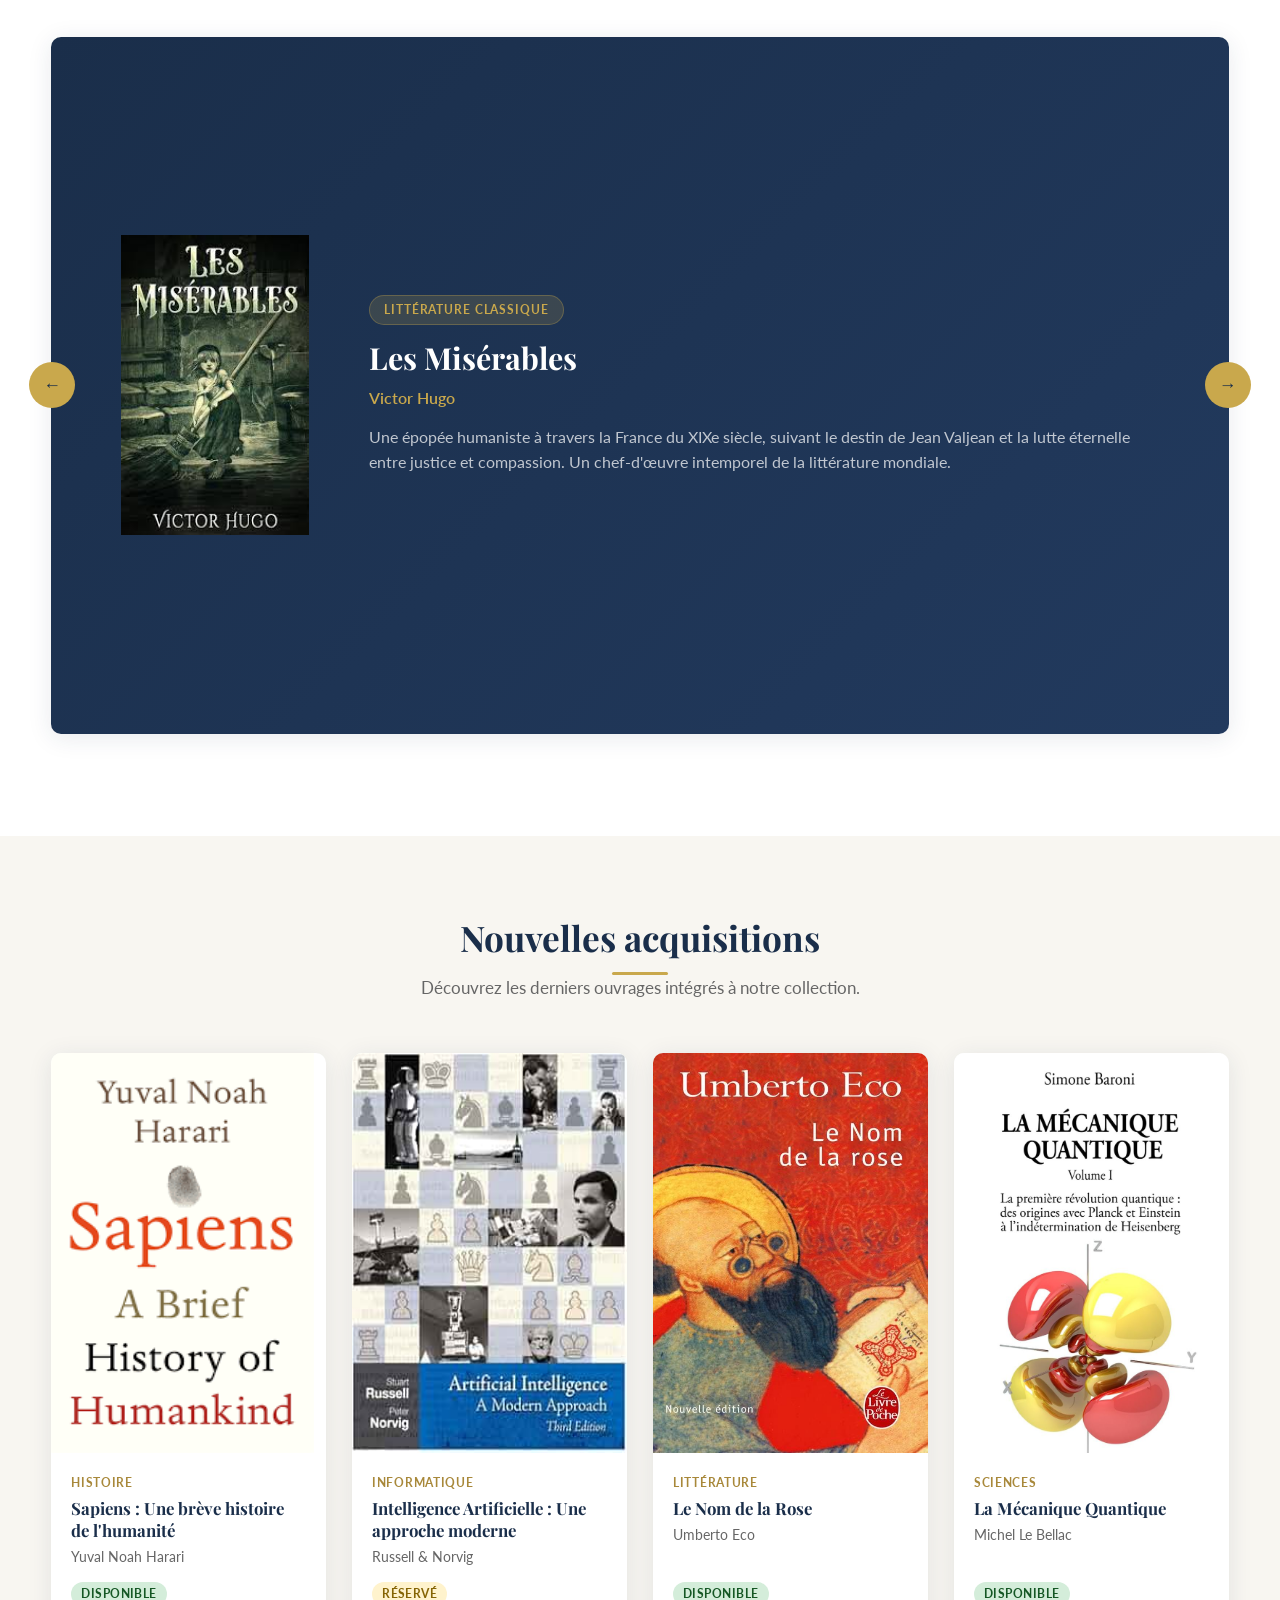
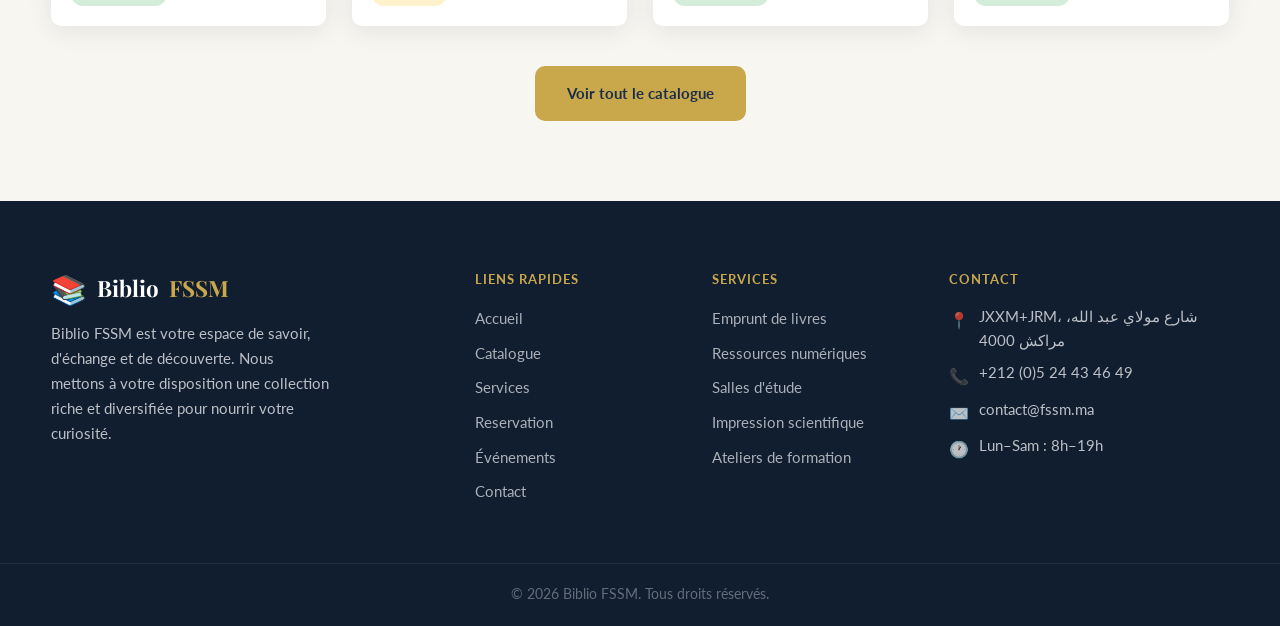
==== commit ed8d0372: "Correction des contributions de l'équipe dans le README.md et mise à jour des statistiques dans inde" ====
--- a/index.html
+++ b/index.html
@@ -84,7 +84,7 @@
           <div class="stat-icon">📚</div>
           <!-- data-count triggers count-up animation in JS -->
           <div class="stat-number"
-               data-count="15000"
+               data-count="5000"
                data-suffix="+">0</div>
           <div class="stat-label">Livres disponibles</div>
         </div>
@@ -92,7 +92,7 @@
         <div class="stat-card">
           <div class="stat-icon">👥</div>
           <div class="stat-number"
-               data-count="3200"
+               data-count="8000"
                data-suffix="+">0</div>
           <div class="stat-label">Membres inscrits</div>
         </div>
